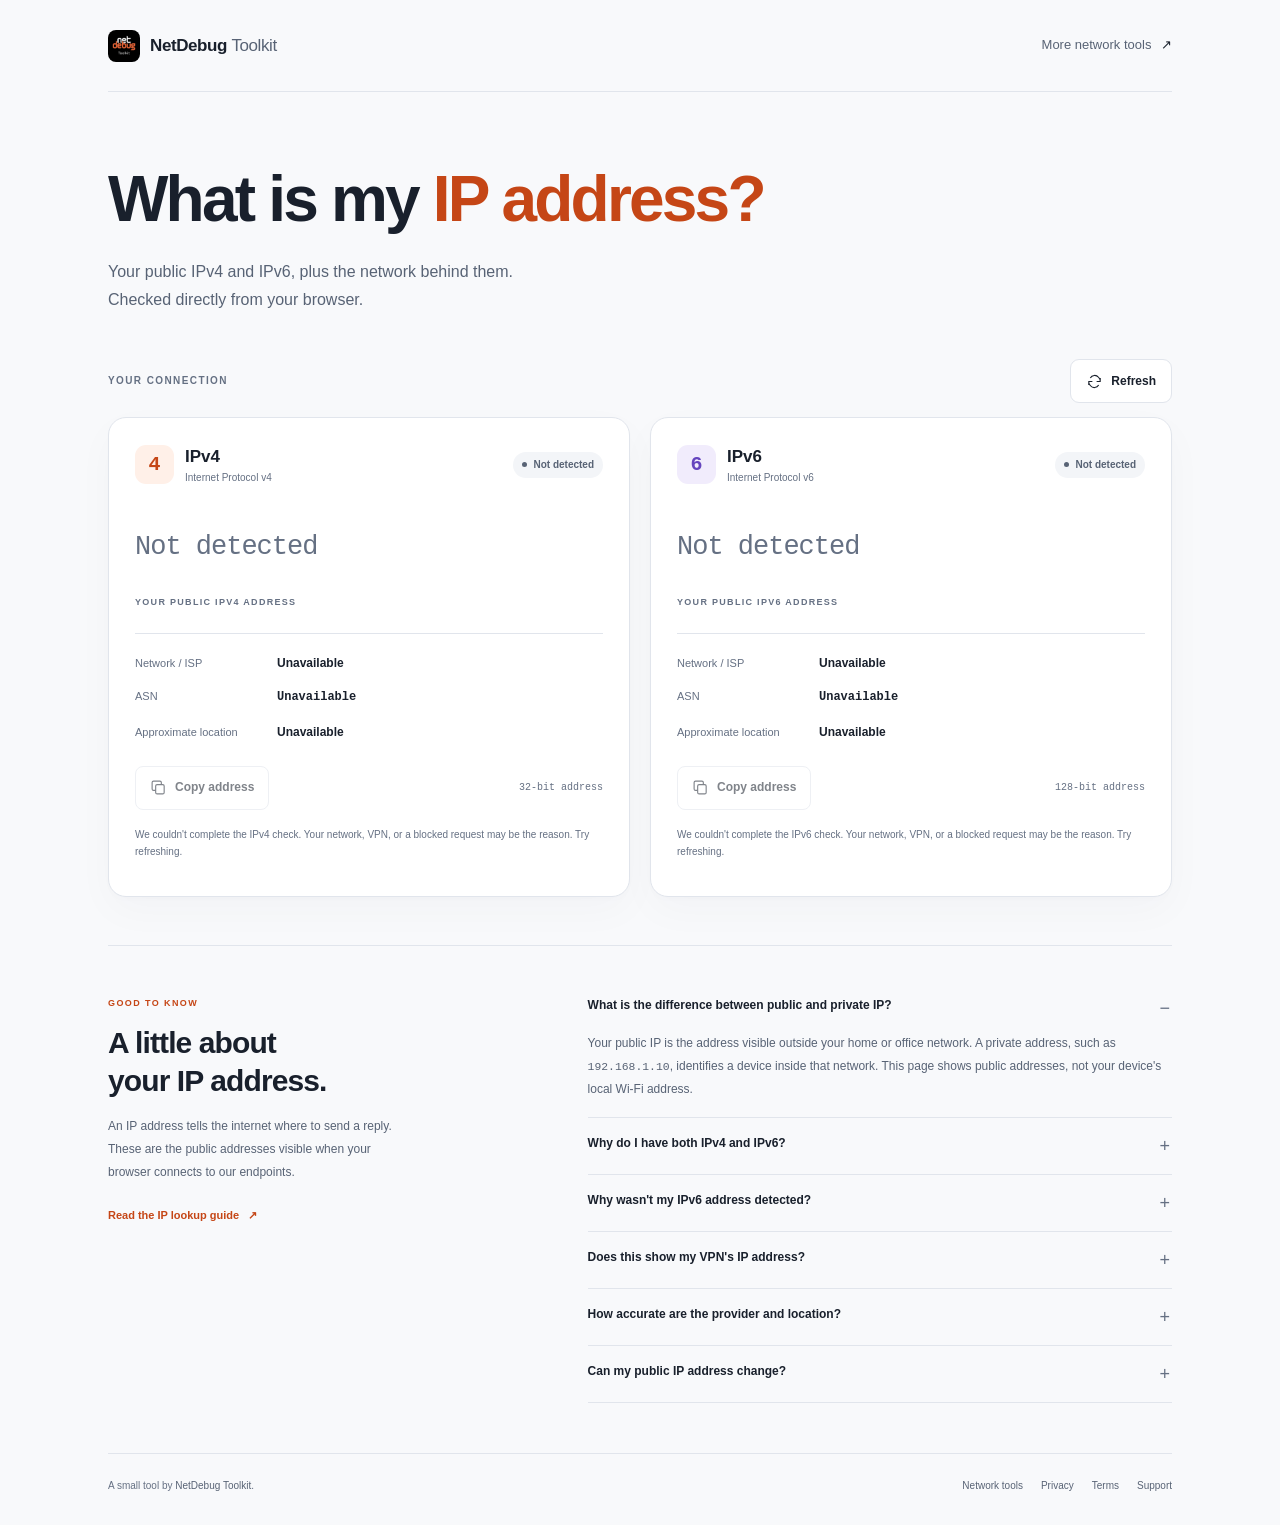
==== index.html @ 733e7229 "Publish NetDebug IP checker" ====
<!doctype html><html lang="en"><head><meta charset="utf-8"><meta name="viewport" content="width=device-width,initial-scale=1"><title>What Is My IP Address? IPv4 &amp; IPv6 | NetDebug Toolkit</title><meta name="description" content="See your public IPv4 and IPv6 addresses, network provider, ASN, and approximate location. A free, fast IP checker from NetDebug Toolkit."><link rel="canonical" href="https://ip.netdebug.app/"><meta name="robots" content="index, follow, max-image-preview:large, max-snippet:-1"><meta name="theme-color" content="#f8f9fb" media="(prefers-color-scheme: light)"><meta name="theme-color" content="#0c0f14" media="(prefers-color-scheme: dark)"><meta name="color-scheme" content="light dark"><meta name="referrer" content="strict-origin-when-cross-origin"><meta name="apple-itunes-app" content="app-id=6759454574"><link rel="icon" href="/favicon.ico" sizes="16x16 32x32 48x48"><link rel="icon" type="image/png" href="/assets/favicon-96.png" sizes="96x96"><link rel="apple-touch-icon" href="/apple-touch-icon.png"><link rel="manifest" href="/site.webmanifest"><script src="/assets/analytics.js" defer></script><meta property="og:type" content="website"><meta property="og:site_name" content="NetDebug Toolkit"><meta property="og:locale" content="en_US"><meta property="og:title" content="What Is My IP Address? IPv4 &amp; IPv6 | NetDebug Toolkit"><meta property="og:description" content="Your public IPv4 and IPv6, plus the network behind them. A simple, free IP checker from NetDebug Toolkit."><meta property="og:url" content="https://ip.netdebug.app/"><meta property="og:image" content="https://ip.netdebug.app/assets/og-image.png"><meta property="og:image:width" content="1200"><meta property="og:image:height" content="630"><meta property="og:image:alt" content="What is my IP address? Check your IPv4 and IPv6 with NetDebug Toolkit."><meta name="twitter:card" content="summary_large_image"><meta name="twitter:title" content="What Is My IP Address? IPv4 &amp; IPv6 | NetDebug Toolkit"><meta name="twitter:description" content="Your public IPv4 and IPv6, plus the network behind them. A simple, free IP checker from NetDebug Toolkit."><meta name="twitter:image" content="https://ip.netdebug.app/assets/og-image.png"><meta name="twitter:image:alt" content="What is my IP address? Check your IPv4 and IPv6 with NetDebug Toolkit."><link rel="stylesheet" href="/assets/style.css"><script type="application/ld+json">{"@context":"https://schema.org","@type":"WebSite","@id":"https://ip.netdebug.app/#website","name":"NetDebug Toolkit IP Checker","url":"https://ip.netdebug.app/","inLanguage":"en","publisher":{"@type":"Organization","name":"Developer Insider","url":"https://developerinsider.co/"}}</script><script type="application/ld+json">{"@context":"https://schema.org","@type":"WebApplication","@id":"https://ip.netdebug.app/#checker","name":"Public IPv4 and IPv6 Checker","url":"https://ip.netdebug.app/","description":"Check your public IPv4 and IPv6 addresses independently, with network provider, ASN, and approximate location from Cloudflare.","inLanguage":"en","image":"https://ip.netdebug.app/assets/og-image.png","applicationCategory":"UtilitiesApplication","operatingSystem":"Any","browserRequirements":"JavaScript enabled; internet access required","isAccessibleForFree":true,"offers":{"@type":"Offer","price":0,"priceCurrency":"USD","url":"https://ip.netdebug.app/"},"isPartOf":{"@id":"https://ip.netdebug.app/#website"},"publisher":{"@type":"Organization","name":"Developer Insider","url":"https://developerinsider.co/"},"softwareHelp":{"@type":"TechArticle","url":"https://netdebug.app/docs/public-ip-geo-asn.html","name":"Public IP + Geo/ASN guide"}}</script><script type="module" src="/assets/app.mjs"></script></head><body><a class="skip-link" href="#main">Skip to content</a><div class="wrap"><header class="nav"><a class="brand" href="https://netdebug.app/" aria-label="NetDebug Toolkit home"><img src="/assets/icon-192.png" width="32" height="32" alt=""> <span>NetDebug <strong>Toolkit</strong></span> </a><a class="nav-link" href="https://netdebug.app/tools.html">More network tools <span aria-hidden="true">↗</span></a></header><main id="main"><section class="hero" aria-labelledby="page-title"><h1 id="page-title">What is my <span>IP address?</span></h1><p class="intro">Your public IPv4 and IPv6, plus the network behind them.<br class="desktop-break">Checked directly from your browser.</p></section><section class="checker" aria-label="Your public IP addresses"><div class="checker-toolbar"><p class="section-label">YOUR CONNECTION</p><button class="refresh" type="button" data-refresh disabled><svg class="icon" viewBox="0 0 24 24" fill="none" stroke="currentColor" stroke-width="1.6" aria-hidden="true"><path d="M20 7v5h-5M4 17v-5h5"/><path d="M6.1 7a7 7 0 0 1 11.5-1L20 9M4 15l2.4 3A7 7 0 0 0 17.9 17"/></svg><span>Refresh</span></button></div><noscript><p class="notice">Enable JavaScript to show your addresses here, or open the <a href="https://ipv4.netdebug.app/" rel="nofollow">IPv4 endpoint</a> and <a href="https://ipv6.netdebug.app/" rel="nofollow">IPv6 endpoint</a> directly. An endpoint may be unreachable on your current network.</p></noscript><div class="address-grid"><article class="ip-card" data-family="4" data-state="loading" aria-labelledby="ipv4-title" aria-busy="true" data-nosnippet><div class="card-top"><div class="protocol"><span class="protocol-icon" aria-hidden="true">4</span><h2 id="ipv4-title">IPv4<span>Internet Protocol v4</span></h2></div><p class="status" role="status" aria-live="polite"><span class="status-dot" aria-hidden="true"></span><span data-status>Checking connection</span></p></div><p class="ip-address" data-address>Checking...</p><p class="address-note">YOUR PUBLIC IPV4 ADDRESS</p><dl class="network-details"><div><dt>Network / ISP</dt><dd data-network>Checking...</dd></div><div><dt>ASN</dt><dd class="mono" data-asn>Checking...</dd></div><div><dt>Approximate location</dt><dd data-location>Checking...</dd></div></dl><div class="card-bottom"><button class="copy" type="button" data-copy aria-label="Copy IPv4 address" disabled><svg class="icon" viewBox="0 0 24 24" fill="none" stroke="currentColor" stroke-width="1.6" aria-hidden="true"><rect x="8" y="8" width="12" height="13" rx="2"/><path d="M16 8V5a2 2 0 0 0-2-2H5a2 2 0 0 0-2 2v9a2 2 0 0 0 2 2h3"/></svg><span>Copy address</span></button><span class="protocol-tag">32-bit address</span></div><p class="check-message" data-message>Contacting the IPv4 endpoint directly from your browser.</p><p class="copy-feedback" data-copy-feedback role="status" aria-live="polite"></p></article><article class="ip-card" data-family="6" data-state="loading" aria-labelledby="ipv6-title" aria-busy="true" data-nosnippet><div class="card-top"><div class="protocol"><span class="protocol-icon" aria-hidden="true">6</span><h2 id="ipv6-title">IPv6<span>Internet Protocol v6</span></h2></div><p class="status" role="status" aria-live="polite"><span class="status-dot" aria-hidden="true"></span><span data-status>Checking connection</span></p></div><p class="ip-address" data-address>Checking...</p><p class="address-note">YOUR PUBLIC IPV6 ADDRESS</p><dl class="network-details"><div><dt>Network / ISP</dt><dd data-network>Checking...</dd></div><div><dt>ASN</dt><dd class="mono" data-asn>Checking...</dd></div><div><dt>Approximate location</dt><dd data-location>Checking...</dd></div></dl><div class="card-bottom"><button class="copy" type="button" data-copy aria-label="Copy IPv6 address" disabled><svg class="icon" viewBox="0 0 24 24" fill="none" stroke="currentColor" stroke-width="1.6" aria-hidden="true"><rect x="8" y="8" width="12" height="13" rx="2"/><path d="M16 8V5a2 2 0 0 0-2-2H5a2 2 0 0 0-2 2v9a2 2 0 0 0 2 2h3"/></svg><span>Copy address</span></button><span class="protocol-tag">128-bit address</span></div><p class="check-message" data-message>Contacting the IPv6 endpoint directly from your browser.</p><p class="copy-feedback" data-copy-feedback role="status" aria-live="polite"></p></article></div></section><section class="explainer" aria-labelledby="understand-title"><div class="explainer-intro"><p class="eyebrow">GOOD TO KNOW</p><h2 id="understand-title">A little about<br>your IP address.</h2><p>An IP address tells the internet where to send a reply. These are the public addresses visible when your browser connects to our endpoints.</p><a class="text-link" href="https://netdebug.app/docs/public-ip-geo-asn.html">Read the IP lookup guide <span aria-hidden="true">↗</span></a></div><div class="faq"><details open><summary>What is the difference between public and private IP?</summary><p>Your public IP is the address visible outside your home or office network. A private address, such as <code>192.168.1.10</code>, identifies a device inside that network. This page shows public addresses, not your device's local Wi-Fi address.</p></details><details><summary>Why do I have both IPv4 and IPv6?</summary><p>IPv4 uses 32-bit addresses, usually written as four numbers separated by dots. IPv6 uses 128-bit addresses written in hexadecimal with colons. Networks that support both can use either, so this page checks each version separately.</p></details><details><summary>Why wasn't my IPv6 address detected?</summary><p>A failed IPv6 check can mean your network has no working IPv6 route. It can also be caused by a VPN, proxy, firewall, DNS filtering, or a temporary endpoint failure. It does not prove that your device or provider cannot support IPv6. Try refreshing or checking another network.</p></details><details><summary>Does this show my VPN's IP address?</summary><p>If your VPN or proxy carries the request, the endpoint sees its public exit address. IPv4 and IPv6 can follow different routes, so you may see different network providers or locations. This page reports the two observed connections and is not a complete VPN leak test.</p></details><details><summary>How accurate are the provider and location?</summary><p>Network and location details come from Cloudflare's IP metadata. The organization may be your ISP, mobile carrier, VPN provider, or another network owner. The city is an estimate and may describe a provider's gateway rather than your location. No GPS or browser location permission is used.</p></details><details><summary>Can my public IP address change?</summary><p>Yes. Changing networks, reconnecting your router, switching a VPN, or your provider's address allocation can change it. On networks with shared public IPv4, several customers may have the same address. Use Refresh to check again.</p></details></div></section></main><footer><p>A small tool by <a href="https://netdebug.app/">NetDebug Toolkit</a>.</p><nav aria-label="Footer"><a href="https://netdebug.app/tools.html">Network tools</a><a href="https://netdebug.app/privacy.html">Privacy</a><a href="https://netdebug.app/terms.html">Terms</a><a href="https://netdebug.app/support.html">Support</a></nav></footer></div></body></html>
---- assets/style.css ----
:root{--lightningcss-light:initial;--lightningcss-dark: ;color-scheme:light dark;--bg:#f8f9fb;--surface:#fff;--surface-soft:#f3f5f8;--text:#19202c;--muted:#586375;--subtle:#657083;--line:#e1e5ec;--brand:#c54616;--orange:#ff642f;--brand-soft:#fff0e8;--purple:#6545be;--purple-soft:#f1ecfc;--green:#24734d;--green-soft:#ecf7f0;--shadow:0 3px 6px #1b254203, 0 14px 40px #1b254207;--mono:ui-monospace, SFMono-Regular, Menlo, Consolas, monospace}@media (prefers-color-scheme:dark){:root{--lightningcss-light: ;--lightningcss-dark:initial;--bg:#0c0f14;--surface:#13171f;--surface-soft:#1b202a;--text:#edf0f5;--muted:#a4aebe;--subtle:#929eaf;--line:#29303c;--brand:#ff976f;--brand-soft:#352219;--purple:#baa1ff;--purple-soft:#2a233d;--green:#8cd3a9;--green-soft:#1b3027;--shadow:0 3px 6px #00000008, 0 14px 40px #00000015}}*{box-sizing:border-box}body{background:var(--bg);color:var(--text);-webkit-font-smoothing:antialiased;margin:0;font:15px/1.6 -apple-system,BlinkMacSystemFont,Segoe UI,Roboto,Helvetica,Arial,sans-serif}button,a,summary{-webkit-tap-highlight-color:transparent}button{font:inherit}a{color:var(--brand);text-underline-offset:3px}a:hover{text-decoration-thickness:2px}button,summary{cursor:pointer}:focus-visible{outline:3px solid var(--brand);outline-offset:5px;border-radius:4px}button:disabled{opacity:.55;cursor:default}.wrap{max-width:1120px;margin:auto;padding:0 28px}.skip-link{z-index:5;background:var(--surface);padding:12px 20px;position:absolute;top:-100px;left:16px}.skip-link:focus{top:8px}.nav{border-bottom:1px solid var(--line);justify-content:space-between;align-items:center;gap:20px;min-height:92px;display:flex}.brand{color:var(--text);letter-spacing:-.4px;align-items:center;gap:10px;font-size:17px;font-weight:600;text-decoration:none;display:flex}.brand img{border-radius:8px}.brand strong{color:var(--muted);font-weight:400}.nav-link{color:var(--muted);font-size:13px;text-decoration:none}.nav-link span{color:var(--text);margin-left:6px}.hero{padding:72px 0 44px}.eyebrow{color:var(--muted);letter-spacing:1.7px;align-items:center;gap:10px;margin:0 0 20px;font-size:10px;font-weight:650;display:flex}h1{letter-spacing:-2.8px;margin:0 0 22px;font-size:clamp(38px,5.4vw,64px);font-weight:650;line-height:1.12}h1 span{color:var(--brand)}.intro{color:var(--muted);margin:0;font-size:16px;line-height:1.8}.checker{padding-bottom:48px}.checker-toolbar{justify-content:space-between;align-items:center;gap:20px;margin-bottom:14px;display:flex}.section-label{color:var(--subtle);letter-spacing:1.4px;margin:0;font-size:10px;font-weight:700}.icon{flex-shrink:0;width:17px;height:17px}.refresh{border:1px solid var(--line);min-height:44px;color:var(--text);background:var(--surface);border-radius:9px;justify-content:center;align-items:center;gap:8px;padding:8px 15px;font-size:12px;font-weight:600;display:inline-flex}.refresh:hover,.copy:hover:not(:disabled){background:var(--surface-soft)}.address-grid{grid-template-columns:repeat(2,minmax(0,1fr));gap:20px;display:grid}.ip-card{border:1px solid var(--line);background:var(--surface);min-width:0;box-shadow:var(--shadow);border-radius:18px;padding:26px 26px 16px}.card-top{flex-wrap:wrap;justify-content:space-between;align-items:center;gap:12px;display:flex}.protocol{align-items:center;gap:11px;display:flex}.protocol-icon{background:var(--brand-soft);width:39px;height:39px;color:var(--brand);font:600 20px/1 var(--mono);border-radius:11px;place-content:center;display:grid}[data-family="6"] .protocol-icon{color:var(--purple);background:var(--purple-soft)}.protocol h2{margin:0;font-size:17px;font-weight:650;line-height:1.5}.protocol h2 span{color:var(--subtle);font-size:10px;font-weight:400;display:block}.status{background:var(--surface-soft);color:var(--muted);border-radius:20px;align-items:center;gap:6px;margin:0;padding:5px 9px;font-size:10px;font-weight:550;display:flex}.status-dot{background:currentColor;border-radius:50%;flex-shrink:0;width:5px;height:5px}[data-state=success] .status{color:var(--green);background:var(--green-soft)}[data-state=loading] .status-dot{animation:1.4s ease-in-out infinite pulse}.ip-address{min-height:94px;color:var(--text);font:500 clamp(26px, 3.2vw, 38px)/1.45 var(--mono);letter-spacing:-1.1px;overflow-wrap:anywhere;-webkit-user-select:all;user-select:all;align-items:center;margin:16px 0 0;display:flex}[data-family="6"] .ip-address{letter-spacing:-.7px;font-size:clamp(22px,2.25vw,27px)}[data-state=loading] .ip-address,[data-state=unavailable] .ip-address{color:var(--subtle);letter-spacing:-1px;font-size:27px}.address-note{color:var(--subtle);letter-spacing:1.3px;margin:0 0 24px;font-size:9px;font-weight:600}.network-details{border-top:1px solid var(--line);gap:15px;margin:0 0 24px;padding:20px 0 0;display:grid}.network-details div{grid-template-columns:132px minmax(0,1fr);align-items:baseline;gap:10px;display:grid}.network-details dt{color:var(--subtle);font-size:11px}.network-details dd{overflow-wrap:anywhere;margin:0;font-size:12px;font-weight:550}.mono{font-family:var(--mono)}.card-bottom{justify-content:space-between;align-items:center;gap:12px;display:flex}.copy{border:1px solid var(--line);background:var(--surface);min-height:44px;color:var(--text);border-radius:8px;justify-content:center;align-items:center;gap:8px;padding:9px 14px;font-size:12px;font-weight:550;display:inline-flex}.protocol-tag{color:var(--subtle);font:10px/1.5 var(--mono)}.check-message{min-height:36px;color:var(--subtle);margin:16px 0 0;font-size:10px;line-height:1.7}.copy-feedback{min-height:18px;color:var(--brand);margin:0;font-size:10px}.explainer{border-top:1px solid var(--line);grid-template-columns:.8fr 1.2fr;gap:90px;padding:50px 0;display:grid}.explainer .eyebrow{color:var(--brand);letter-spacing:1.4px;margin-bottom:14px;font-size:9px}.explainer h2{letter-spacing:-.9px;margin:0 0 16px;font-size:30px;font-weight:600;line-height:1.25}.explainer-intro>p:not(.eyebrow){max-width:300px;color:var(--muted);margin:0 0 18px;font-size:12px;line-height:1.9}.text-link{font-size:11px;font-weight:600;text-decoration:none}.text-link span{margin-left:6px}.faq details{border-bottom:1px solid var(--line);margin-bottom:16px;padding:0 0 16px}.faq details:last-child{margin-bottom:0}.faq summary{min-height:24px;padding-right:24px;font-size:12px;font-weight:600;list-style:none;position:relative}.faq summary::-webkit-details-marker{display:none}.faq summary:after{content:"+";color:var(--subtle);font-size:18px;font-weight:400;position:absolute;top:-2px;right:2px}.faq details[open] summary:after{content:"−"}.faq p{color:var(--muted);margin:12px 0 0;font-size:12px;line-height:1.9}code{font-family:var(--mono);font-size:.95em}footer{border-top:1px solid var(--line);color:var(--subtle);flex-wrap:wrap;justify-content:space-between;align-items:center;gap:12px 24px;padding:24px 0 32px;font-size:10px;display:flex}footer p{margin:0}footer a{color:var(--muted);text-decoration:none}footer nav{flex-wrap:wrap;gap:18px;display:flex}.notice{background:var(--brand-soft);color:var(--text);border-radius:10px;margin:0 0 20px;padding:18px}.not-found{min-height:65vh;padding:90px 0}.not-found h1{font-size:clamp(36px,6vw,64px)}.not-found p{color:var(--muted);max-width:480px}@keyframes pulse{50%{opacity:.3}}@media (max-width:900px){.ip-card{padding:22px 20px 14px}.network-details div{grid-template-columns:1fr;gap:3px}.explainer{gap:44px}}@media (max-width:680px){.wrap{padding:0 20px}.nav{flex-wrap:wrap;gap:10px;min-height:78px;padding:16px 0}.brand{gap:8px;font-size:15px}.brand img{width:28px;height:28px}.nav-link{font-size:11px}.hero{padding:44px 0 30px}.eyebrow{letter-spacing:1.25px;gap:8px;margin-bottom:18px;font-size:8px}h1{letter-spacing:-1.8px;max-width:520px;margin-bottom:18px;font-size:clamp(38px,7.6vw,52px)}.intro{font-size:13px}.desktop-break{display:none}.address-grid{grid-template-columns:minmax(0,1fr);gap:16px}.network-details div{grid-template-columns:126px minmax(0,1fr);gap:10px}.ip-address{min-height:88px;font-size:33px}[data-family="6"] .ip-address{font-size:24px}.check-message{font-size:11px}.explainer{grid-template-columns:1fr;gap:28px;padding:36px 0}.explainer h2{font-size:28px}.explainer h2 br{display:none}.explainer-intro>p:not(.eyebrow){max-width:100%;font-size:13px}.faq summary{min-height:30px;font-size:13px}.faq p{font-size:13px}}@media (max-width:360px){.ip-card{padding:20px 16px 12px}.network-details div{grid-template-columns:1fr;gap:3px}.status{font-size:9px}.ip-address{font-size:28px}[data-family="6"] .ip-address{font-size:22px}}@media (prefers-reduced-motion:reduce){*,:before,:after{scroll-behavior:auto!important;animation:none!important}}
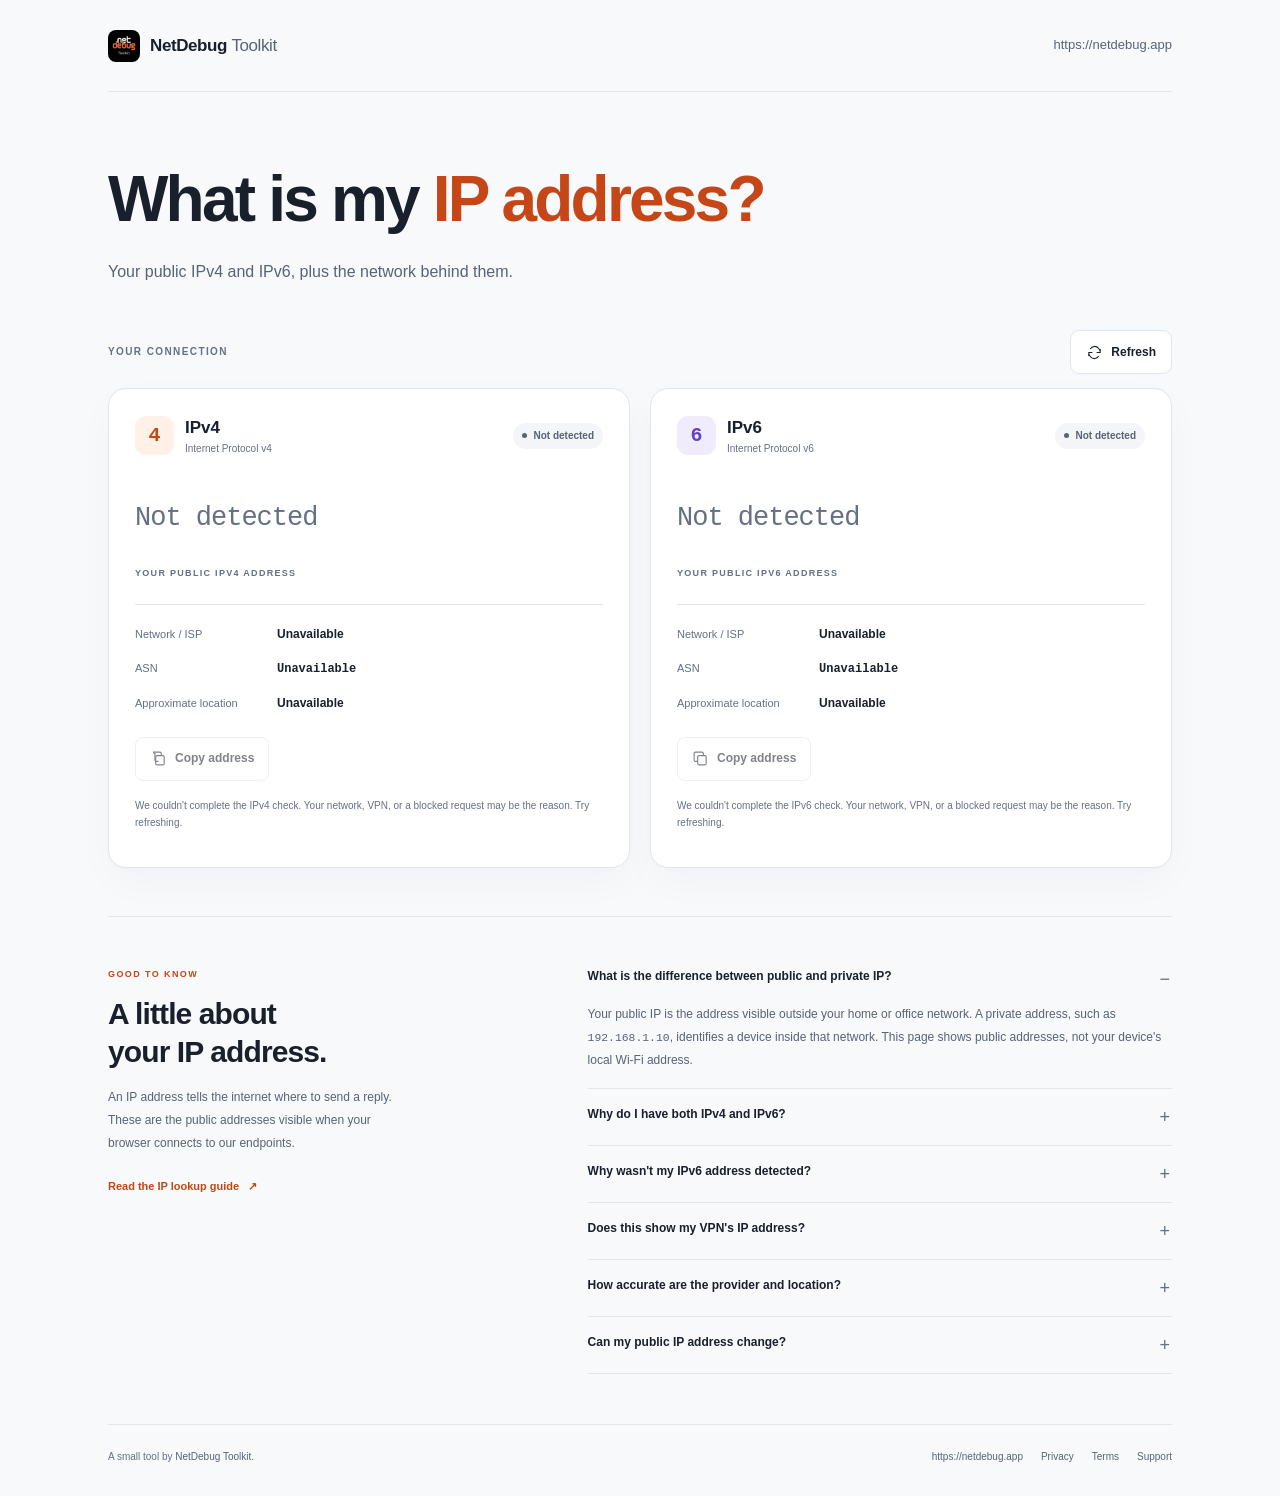
==== commit 2ab0c204: "Publish NetDebug IP checker" ====
--- a/index.html
+++ b/index.html
@@ -1 +1 @@
-<!doctype html><html lang="en"><head><meta charset="utf-8"><meta name="viewport" content="width=device-width,initial-scale=1"><title>What Is My IP Address? IPv4 &amp; IPv6 | NetDebug Toolkit</title><meta name="description" content="See your public IPv4 and IPv6 addresses, network provider, ASN, and approximate location. A free, fast IP checker from NetDebug Toolkit."><link rel="canonical" href="https://ip.netdebug.app/"><meta name="robots" content="index, follow, max-image-preview:large, max-snippet:-1"><meta name="theme-color" content="#f8f9fb" media="(prefers-color-scheme: light)"><meta name="theme-color" content="#0c0f14" media="(prefers-color-scheme: dark)"><meta name="color-scheme" content="light dark"><meta name="referrer" content="strict-origin-when-cross-origin"><meta name="apple-itunes-app" content="app-id=6759454574"><link rel="icon" href="/favicon.ico" sizes="16x16 32x32 48x48"><link rel="icon" type="image/png" href="/assets/favicon-96.png" sizes="96x96"><link rel="apple-touch-icon" href="/apple-touch-icon.png"><link rel="manifest" href="/site.webmanifest"><script src="/assets/analytics.js" defer></script><meta property="og:type" content="website"><meta property="og:site_name" content="NetDebug Toolkit"><meta property="og:locale" content="en_US"><meta property="og:title" content="What Is My IP Address? IPv4 &amp; IPv6 | NetDebug Toolkit"><meta property="og:description" content="Your public IPv4 and IPv6, plus the network behind them. A simple, free IP checker from NetDebug Toolkit."><meta property="og:url" content="https://ip.netdebug.app/"><meta property="og:image" content="https://ip.netdebug.app/assets/og-image.png"><meta property="og:image:width" content="1200"><meta property="og:image:height" content="630"><meta property="og:image:alt" content="What is my IP address? Check your IPv4 and IPv6 with NetDebug Toolkit."><meta name="twitter:card" content="summary_large_image"><meta name="twitter:title" content="What Is My IP Address? IPv4 &amp; IPv6 | NetDebug Toolkit"><meta name="twitter:description" content="Your public IPv4 and IPv6, plus the network behind them. A simple, free IP checker from NetDebug Toolkit."><meta name="twitter:image" content="https://ip.netdebug.app/assets/og-image.png"><meta name="twitter:image:alt" content="What is my IP address? Check your IPv4 and IPv6 with NetDebug Toolkit."><link rel="stylesheet" href="/assets/style.css"><script type="application/ld+json">{"@context":"https://schema.org","@type":"WebSite","@id":"https://ip.netdebug.app/#website","name":"NetDebug Toolkit IP Checker","url":"https://ip.netdebug.app/","inLanguage":"en","publisher":{"@type":"Organization","name":"Developer Insider","url":"https://developerinsider.co/"}}</script><script type="application/ld+json">{"@context":"https://schema.org","@type":"WebApplication","@id":"https://ip.netdebug.app/#checker","name":"Public IPv4 and IPv6 Checker","url":"https://ip.netdebug.app/","description":"Check your public IPv4 and IPv6 addresses independently, with network provider, ASN, and approximate location from Cloudflare.","inLanguage":"en","image":"https://ip.netdebug.app/assets/og-image.png","applicationCategory":"UtilitiesApplication","operatingSystem":"Any","browserRequirements":"JavaScript enabled; internet access required","isAccessibleForFree":true,"offers":{"@type":"Offer","price":0,"priceCurrency":"USD","url":"https://ip.netdebug.app/"},"isPartOf":{"@id":"https://ip.netdebug.app/#website"},"publisher":{"@type":"Organization","name":"Developer Insider","url":"https://developerinsider.co/"},"softwareHelp":{"@type":"TechArticle","url":"https://netdebug.app/docs/public-ip-geo-asn.html","name":"Public IP + Geo/ASN guide"}}</script><script type="module" src="/assets/app.mjs"></script></head><body><a class="skip-link" href="#main">Skip to content</a><div class="wrap"><header class="nav"><a class="brand" href="https://netdebug.app/" aria-label="NetDebug Toolkit home"><img src="/assets/icon-192.png" width="32" height="32" alt=""> <span>NetDebug <strong>Toolkit</strong></span> </a><a class="nav-link" href="https://netdebug.app/tools.html">More network tools <span aria-hidden="true">↗</span></a></header><main id="main"><section class="hero" aria-labelledby="page-title"><h1 id="page-title">What is my <span>IP address?</span></h1><p class="intro">Your public IPv4 and IPv6, plus the network behind them.<br class="desktop-break">Checked directly from your browser.</p></section><section class="checker" aria-label="Your public IP addresses"><div class="checker-toolbar"><p class="section-label">YOUR CONNECTION</p><button class="refresh" type="button" data-refresh disabled><svg class="icon" viewBox="0 0 24 24" fill="none" stroke="currentColor" stroke-width="1.6" aria-hidden="true"><path d="M20 7v5h-5M4 17v-5h5"/><path d="M6.1 7a7 7 0 0 1 11.5-1L20 9M4 15l2.4 3A7 7 0 0 0 17.9 17"/></svg><span>Refresh</span></button></div><noscript><p class="notice">Enable JavaScript to show your addresses here, or open the <a href="https://ipv4.netdebug.app/" rel="nofollow">IPv4 endpoint</a> and <a href="https://ipv6.netdebug.app/" rel="nofollow">IPv6 endpoint</a> directly. An endpoint may be unreachable on your current network.</p></noscript><div class="address-grid"><article class="ip-card" data-family="4" data-state="loading" aria-labelledby="ipv4-title" aria-busy="true" data-nosnippet><div class="card-top"><div class="protocol"><span class="protocol-icon" aria-hidden="true">4</span><h2 id="ipv4-title">IPv4<span>Internet Protocol v4</span></h2></div><p class="status" role="status" aria-live="polite"><span class="status-dot" aria-hidden="true"></span><span data-status>Checking connection</span></p></div><p class="ip-address" data-address>Checking...</p><p class="address-note">YOUR PUBLIC IPV4 ADDRESS</p><dl class="network-details"><div><dt>Network / ISP</dt><dd data-network>Checking...</dd></div><div><dt>ASN</dt><dd class="mono" data-asn>Checking...</dd></div><div><dt>Approximate location</dt><dd data-location>Checking...</dd></div></dl><div class="card-bottom"><button class="copy" type="button" data-copy aria-label="Copy IPv4 address" disabled><svg class="icon" viewBox="0 0 24 24" fill="none" stroke="currentColor" stroke-width="1.6" aria-hidden="true"><rect x="8" y="8" width="12" height="13" rx="2"/><path d="M16 8V5a2 2 0 0 0-2-2H5a2 2 0 0 0-2 2v9a2 2 0 0 0 2 2h3"/></svg><span>Copy address</span></button><span class="protocol-tag">32-bit address</span></div><p class="check-message" data-message>Contacting the IPv4 endpoint directly from your browser.</p><p class="copy-feedback" data-copy-feedback role="status" aria-live="polite"></p></article><article class="ip-card" data-family="6" data-state="loading" aria-labelledby="ipv6-title" aria-busy="true" data-nosnippet><div class="card-top"><div class="protocol"><span class="protocol-icon" aria-hidden="true">6</span><h2 id="ipv6-title">IPv6<span>Internet Protocol v6</span></h2></div><p class="status" role="status" aria-live="polite"><span class="status-dot" aria-hidden="true"></span><span data-status>Checking connection</span></p></div><p class="ip-address" data-address>Checking...</p><p class="address-note">YOUR PUBLIC IPV6 ADDRESS</p><dl class="network-details"><div><dt>Network / ISP</dt><dd data-network>Checking...</dd></div><div><dt>ASN</dt><dd class="mono" data-asn>Checking...</dd></div><div><dt>Approximate location</dt><dd data-location>Checking...</dd></div></dl><div class="card-bottom"><button class="copy" type="button" data-copy aria-label="Copy IPv6 address" disabled><svg class="icon" viewBox="0 0 24 24" fill="none" stroke="currentColor" stroke-width="1.6" aria-hidden="true"><rect x="8" y="8" width="12" height="13" rx="2"/><path d="M16 8V5a2 2 0 0 0-2-2H5a2 2 0 0 0-2 2v9a2 2 0 0 0 2 2h3"/></svg><span>Copy address</span></button><span class="protocol-tag">128-bit address</span></div><p class="check-message" data-message>Contacting the IPv6 endpoint directly from your browser.</p><p class="copy-feedback" data-copy-feedback role="status" aria-live="polite"></p></article></div></section><section class="explainer" aria-labelledby="understand-title"><div class="explainer-intro"><p class="eyebrow">GOOD TO KNOW</p><h2 id="understand-title">A little about<br>your IP address.</h2><p>An IP address tells the internet where to send a reply. These are the public addresses visible when your browser connects to our endpoints.</p><a class="text-link" href="https://netdebug.app/docs/public-ip-geo-asn.html">Read the IP lookup guide <span aria-hidden="true">↗</span></a></div><div class="faq"><details open><summary>What is the difference between public and private IP?</summary><p>Your public IP is the address visible outside your home or office network. A private address, such as <code>192.168.1.10</code>, identifies a device inside that network. This page shows public addresses, not your device's local Wi-Fi address.</p></details><details><summary>Why do I have both IPv4 and IPv6?</summary><p>IPv4 uses 32-bit addresses, usually written as four numbers separated by dots. IPv6 uses 128-bit addresses written in hexadecimal with colons. Networks that support both can use either, so this page checks each version separately.</p></details><details><summary>Why wasn't my IPv6 address detected?</summary><p>A failed IPv6 check can mean your network has no working IPv6 route. It can also be caused by a VPN, proxy, firewall, DNS filtering, or a temporary endpoint failure. It does not prove that your device or provider cannot support IPv6. Try refreshing or checking another network.</p></details><details><summary>Does this show my VPN's IP address?</summary><p>If your VPN or proxy carries the request, the endpoint sees its public exit address. IPv4 and IPv6 can follow different routes, so you may see different network providers or locations. This page reports the two observed connections and is not a complete VPN leak test.</p></details><details><summary>How accurate are the provider and location?</summary><p>Network and location details come from Cloudflare's IP metadata. The organization may be your ISP, mobile carrier, VPN provider, or another network owner. The city is an estimate and may describe a provider's gateway rather than your location. No GPS or browser location permission is used.</p></details><details><summary>Can my public IP address change?</summary><p>Yes. Changing networks, reconnecting your router, switching a VPN, or your provider's address allocation can change it. On networks with shared public IPv4, several customers may have the same address. Use Refresh to check again.</p></details></div></section></main><footer><p>A small tool by <a href="https://netdebug.app/">NetDebug Toolkit</a>.</p><nav aria-label="Footer"><a href="https://netdebug.app/tools.html">Network tools</a><a href="https://netdebug.app/privacy.html">Privacy</a><a href="https://netdebug.app/terms.html">Terms</a><a href="https://netdebug.app/support.html">Support</a></nav></footer></div></body></html>+<!doctype html><html lang="en"><head><meta charset="utf-8"><meta name="viewport" content="width=device-width,initial-scale=1"><title>What Is My IP Address? IPv4 &amp; IPv6 | NetDebug Toolkit</title><meta name="description" content="See your public IPv4 and IPv6 addresses, network provider, ASN, and approximate location. A free, fast IP checker from NetDebug Toolkit."><link rel="canonical" href="https://ip.netdebug.app/"><meta name="robots" content="index, follow, max-image-preview:large, max-snippet:-1"><meta name="theme-color" content="#f8f9fb" media="(prefers-color-scheme: light)"><meta name="theme-color" content="#0c0f14" media="(prefers-color-scheme: dark)"><meta name="color-scheme" content="light dark"><meta name="referrer" content="strict-origin-when-cross-origin"><meta name="apple-itunes-app" content="app-id=6759454574"><link rel="icon" href="/favicon.ico" sizes="16x16 32x32 48x48"><link rel="icon" type="image/png" href="/assets/favicon-96.png" sizes="96x96"><link rel="apple-touch-icon" href="/apple-touch-icon.png"><link rel="manifest" href="/site.webmanifest"><script src="/assets/analytics.js" defer></script><meta property="og:type" content="website"><meta property="og:site_name" content="NetDebug Toolkit"><meta property="og:locale" content="en_US"><meta property="og:title" content="What Is My IP Address? IPv4 &amp; IPv6 | NetDebug Toolkit"><meta property="og:description" content="Your public IPv4 and IPv6, plus the network behind them. A simple, free IP checker from NetDebug Toolkit."><meta property="og:url" content="https://ip.netdebug.app/"><meta property="og:image" content="https://ip.netdebug.app/assets/og-image.png"><meta property="og:image:width" content="1200"><meta property="og:image:height" content="630"><meta property="og:image:alt" content="What is my IP address? Check your IPv4 and IPv6 with NetDebug Toolkit."><meta name="twitter:card" content="summary_large_image"><meta name="twitter:title" content="What Is My IP Address? IPv4 &amp; IPv6 | NetDebug Toolkit"><meta name="twitter:description" content="Your public IPv4 and IPv6, plus the network behind them. A simple, free IP checker from NetDebug Toolkit."><meta name="twitter:image" content="https://ip.netdebug.app/assets/og-image.png"><meta name="twitter:image:alt" content="What is my IP address? Check your IPv4 and IPv6 with NetDebug Toolkit."><link rel="stylesheet" href="/assets/style.css"><script type="application/ld+json">{"@context":"https://schema.org","@type":"WebSite","@id":"https://ip.netdebug.app/#website","name":"NetDebug Toolkit IP Checker","url":"https://ip.netdebug.app/","inLanguage":"en","publisher":{"@type":"Organization","name":"Developer Insider","url":"https://developerinsider.co/"}}</script><script type="application/ld+json">{"@context":"https://schema.org","@type":"WebApplication","@id":"https://ip.netdebug.app/#checker","name":"Public IPv4 and IPv6 Checker","url":"https://ip.netdebug.app/","description":"Check your public IPv4 and IPv6 addresses independently, with network provider, ASN, and approximate location from Cloudflare.","inLanguage":"en","image":"https://ip.netdebug.app/assets/og-image.png","applicationCategory":"UtilitiesApplication","operatingSystem":"Any","browserRequirements":"JavaScript enabled; internet access required","isAccessibleForFree":true,"offers":{"@type":"Offer","price":0,"priceCurrency":"USD","url":"https://ip.netdebug.app/"},"isPartOf":{"@id":"https://ip.netdebug.app/#website"},"publisher":{"@type":"Organization","name":"Developer Insider","url":"https://developerinsider.co/"},"softwareHelp":{"@type":"TechArticle","url":"https://netdebug.app/docs/public-ip-geo-asn.html","name":"Public IP + Geo/ASN guide"}}</script><script type="module" src="/assets/app.mjs"></script></head><body><a class="skip-link" href="#main">Skip to content</a><div class="wrap"><header class="nav"><a class="brand" href="https://netdebug.app/" aria-label="NetDebug Toolkit home"><img src="/assets/icon-192.png" width="32" height="32" alt=""> <span>NetDebug <strong>Toolkit</strong></span> </a><a class="nav-link" href="https://netdebug.app">https://netdebug.app</a></header><main id="main"><section class="hero" aria-labelledby="page-title"><h1 id="page-title">What is my <span>IP address?</span></h1><p class="intro">Your public IPv4 and IPv6, plus the network behind them.</p></section><section class="checker" aria-label="Your public IP addresses"><div class="checker-toolbar"><p class="section-label">YOUR CONNECTION</p><button class="refresh" type="button" data-refresh disabled><svg class="icon" viewBox="0 0 24 24" fill="none" stroke="currentColor" stroke-width="1.6" aria-hidden="true"><path d="M20 7v5h-5M4 17v-5h5"/><path d="M6.1 7a7 7 0 0 1 11.5-1L20 9M4 15l2.4 3A7 7 0 0 0 17.9 17"/></svg><span>Refresh</span></button></div><noscript><p class="notice">Enable JavaScript to show your addresses here, or open the <a href="https://ipv4.netdebug.app/" rel="nofollow">IPv4 endpoint</a> and <a href="https://ipv6.netdebug.app/" rel="nofollow">IPv6 endpoint</a> directly. An endpoint may be unreachable on your current network.</p></noscript><div class="address-grid"><article class="ip-card" data-family="4" data-state="loading" aria-labelledby="ipv4-title" aria-busy="true" data-nosnippet><div class="card-top"><div class="protocol"><span class="protocol-icon" aria-hidden="true">4</span><h2 id="ipv4-title">IPv4<span>Internet Protocol v4</span></h2></div><p class="status" role="status" aria-live="polite"><span class="status-dot" aria-hidden="true"></span><span data-status>Checking connection</span></p></div><p class="ip-address" data-address>Checking...</p><p class="address-note">YOUR PUBLIC IPV4 ADDRESS</p><dl class="network-details"><div><dt>Network / ISP</dt><dd data-network>Checking...</dd></div><div><dt>ASN</dt><dd class="mono" data-asn>Checking...</dd></div><div><dt>Approximate location</dt><dd data-location>Checking...</dd></div></dl><div class="card-bottom"><button class="copy" type="button" data-copy aria-label="Copy IPv4 address" disabled><svg class="icon" viewBox="0 0 24 24" fill="none" stroke="currentColor" stroke-width="1.6" aria-hidden="true"><rect x="8" y="8" width="12" height="13" rx="2"/><path d="M16 8V5a2 2 0 0 0-2-2H5a2 2 0 0 0 2 2v9a2 2 0 0 0 2 2h3"/></svg><span>Copy address</span></button></div><p class="check-message" data-message>Contacting the IPv4 endpoint directly from your browser.</p><p class="copy-feedback" data-copy-feedback role="status" aria-live="polite"></p></article><article class="ip-card" data-family="6" data-state="loading" aria-labelledby="ipv6-title" aria-busy="true" data-nosnippet><div class="card-top"><div class="protocol"><span class="protocol-icon" aria-hidden="true">6</span><h2 id="ipv6-title">IPv6<span>Internet Protocol v6</span></h2></div><p class="status" role="status" aria-live="polite"><span class="status-dot" aria-hidden="true"></span><span data-status>Checking connection</span></p></div><p class="ip-address" data-address>Checking...</p><p class="address-note">YOUR PUBLIC IPV6 ADDRESS</p><dl class="network-details"><div><dt>Network / ISP</dt><dd data-network>Checking...</dd></div><div><dt>ASN</dt><dd class="mono" data-asn>Checking...</dd></div><div><dt>Approximate location</dt><dd data-location>Checking...</dd></div></dl><div class="card-bottom"><button class="copy" type="button" data-copy aria-label="Copy IPv6 address" disabled><svg class="icon" viewBox="0 0 24 24" fill="none" stroke="currentColor" stroke-width="1.6" aria-hidden="true"><rect x="8" y="8" width="12" height="13" rx="2"/><path d="M16 8V5a2 2 0 0 0-2-2H5a2 2 0 0 0-2 2v9a2 2 0 0 0 2 2h3"/></svg><span>Copy address</span></button></div><p class="check-message" data-message>Contacting the IPv6 endpoint directly from your browser.</p><p class="copy-feedback" data-copy-feedback role="status" aria-live="polite"></p></article></div></section><section class="explainer" aria-labelledby="understand-title"><div class="explainer-intro"><p class="eyebrow">GOOD TO KNOW</p><h2 id="understand-title">A little about<br>your IP address.</h2><p>An IP address tells the internet where to send a reply. These are the public addresses visible when your browser connects to our endpoints.</p><a class="text-link" href="https://netdebug.app/docs/public-ip-geo-asn.html">Read the IP lookup guide <span aria-hidden="true">↗</span></a></div><div class="faq"><details open><summary>What is the difference between public and private IP?</summary><p>Your public IP is the address visible outside your home or office network. A private address, such as <code>192.168.1.10</code>, identifies a device inside that network. This page shows public addresses, not your device's local Wi-Fi address.</p></details><details><summary>Why do I have both IPv4 and IPv6?</summary><p>IPv4 uses 32-bit addresses, usually written as four numbers separated by dots. IPv6 uses 128-bit addresses written in hexadecimal with colons. Networks that support both can use either, so this page checks each version separately.</p></details><details><summary>Why wasn't my IPv6 address detected?</summary><p>A failed IPv6 check can mean your network has no working IPv6 route. It can also be caused by a VPN, proxy, firewall, DNS filtering, or a temporary endpoint failure. It does not prove that your device or provider cannot support IPv6. Try refreshing or checking another network.</p></details><details><summary>Does this show my VPN's IP address?</summary><p>If your VPN or proxy carries the request, the endpoint sees its public exit address. IPv4 and IPv6 can follow different routes, so you may see different network providers or locations. This page reports the two observed connections and is not a complete VPN leak test.</p></details><details><summary>How accurate are the provider and location?</summary><p>Network and location details come from Cloudflare's IP metadata. The organization may be your ISP, mobile carrier, VPN provider, or another network owner. The city is an estimate and may describe a provider's gateway rather than your location. No GPS or browser location permission is used.</p></details><details><summary>Can my public IP address change?</summary><p>Yes. Changing networks, reconnecting your router, switching a VPN, or your provider's address allocation can change it. On networks with shared public IPv4, several customers may have the same address. Use Refresh to check again.</p></details></div></section></main><footer><p>A small tool by <a href="https://netdebug.app/">NetDebug Toolkit</a>.</p><nav aria-label="Footer"><a href="https://netdebug.app">https://netdebug.app</a><a href="https://netdebug.app/privacy.html">Privacy</a><a href="https://netdebug.app/terms.html">Terms</a><a href="https://netdebug.app/support.html">Support</a></nav></footer></div></body></html>
--- a/assets/style.css
+++ b/assets/style.css
@@ -1 +1 @@
-:root{--lightningcss-light:initial;--lightningcss-dark: ;color-scheme:light dark;--bg:#f8f9fb;--surface:#fff;--surface-soft:#f3f5f8;--text:#19202c;--muted:#586375;--subtle:#657083;--line:#e1e5ec;--brand:#c54616;--orange:#ff642f;--brand-soft:#fff0e8;--purple:#6545be;--purple-soft:#f1ecfc;--green:#24734d;--green-soft:#ecf7f0;--shadow:0 3px 6px #1b254203, 0 14px 40px #1b254207;--mono:ui-monospace, SFMono-Regular, Menlo, Consolas, monospace}@media (prefers-color-scheme:dark){:root{--lightningcss-light: ;--lightningcss-dark:initial;--bg:#0c0f14;--surface:#13171f;--surface-soft:#1b202a;--text:#edf0f5;--muted:#a4aebe;--subtle:#929eaf;--line:#29303c;--brand:#ff976f;--brand-soft:#352219;--purple:#baa1ff;--purple-soft:#2a233d;--green:#8cd3a9;--green-soft:#1b3027;--shadow:0 3px 6px #00000008, 0 14px 40px #00000015}}*{box-sizing:border-box}body{background:var(--bg);color:var(--text);-webkit-font-smoothing:antialiased;margin:0;font:15px/1.6 -apple-system,BlinkMacSystemFont,Segoe UI,Roboto,Helvetica,Arial,sans-serif}button,a,summary{-webkit-tap-highlight-color:transparent}button{font:inherit}a{color:var(--brand);text-underline-offset:3px}a:hover{text-decoration-thickness:2px}button,summary{cursor:pointer}:focus-visible{outline:3px solid var(--brand);outline-offset:5px;border-radius:4px}button:disabled{opacity:.55;cursor:default}.wrap{max-width:1120px;margin:auto;padding:0 28px}.skip-link{z-index:5;background:var(--surface);padding:12px 20px;position:absolute;top:-100px;left:16px}.skip-link:focus{top:8px}.nav{border-bottom:1px solid var(--line);justify-content:space-between;align-items:center;gap:20px;min-height:92px;display:flex}.brand{color:var(--text);letter-spacing:-.4px;align-items:center;gap:10px;font-size:17px;font-weight:600;text-decoration:none;display:flex}.brand img{border-radius:8px}.brand strong{color:var(--muted);font-weight:400}.nav-link{color:var(--muted);font-size:13px;text-decoration:none}.nav-link span{color:var(--text);margin-left:6px}.hero{padding:72px 0 44px}.eyebrow{color:var(--muted);letter-spacing:1.7px;align-items:center;gap:10px;margin:0 0 20px;font-size:10px;font-weight:650;display:flex}h1{letter-spacing:-2.8px;margin:0 0 22px;font-size:clamp(38px,5.4vw,64px);font-weight:650;line-height:1.12}h1 span{color:var(--brand)}.intro{color:var(--muted);margin:0;font-size:16px;line-height:1.8}.checker{padding-bottom:48px}.checker-toolbar{justify-content:space-between;align-items:center;gap:20px;margin-bottom:14px;display:flex}.section-label{color:var(--subtle);letter-spacing:1.4px;margin:0;font-size:10px;font-weight:700}.icon{flex-shrink:0;width:17px;height:17px}.refresh{border:1px solid var(--line);min-height:44px;color:var(--text);background:var(--surface);border-radius:9px;justify-content:center;align-items:center;gap:8px;padding:8px 15px;font-size:12px;font-weight:600;display:inline-flex}.refresh:hover,.copy:hover:not(:disabled){background:var(--surface-soft)}.address-grid{grid-template-columns:repeat(2,minmax(0,1fr));gap:20px;display:grid}.ip-card{border:1px solid var(--line);background:var(--surface);min-width:0;box-shadow:var(--shadow);border-radius:18px;padding:26px 26px 16px}.card-top{flex-wrap:wrap;justify-content:space-between;align-items:center;gap:12px;display:flex}.protocol{align-items:center;gap:11px;display:flex}.protocol-icon{background:var(--brand-soft);width:39px;height:39px;color:var(--brand);font:600 20px/1 var(--mono);border-radius:11px;place-content:center;display:grid}[data-family="6"] .protocol-icon{color:var(--purple);background:var(--purple-soft)}.protocol h2{margin:0;font-size:17px;font-weight:650;line-height:1.5}.protocol h2 span{color:var(--subtle);font-size:10px;font-weight:400;display:block}.status{background:var(--surface-soft);color:var(--muted);border-radius:20px;align-items:center;gap:6px;margin:0;padding:5px 9px;font-size:10px;font-weight:550;display:flex}.status-dot{background:currentColor;border-radius:50%;flex-shrink:0;width:5px;height:5px}[data-state=success] .status{color:var(--green);background:var(--green-soft)}[data-state=loading] .status-dot{animation:1.4s ease-in-out infinite pulse}.ip-address{min-height:94px;color:var(--text);font:500 clamp(26px, 3.2vw, 38px)/1.45 var(--mono);letter-spacing:-1.1px;overflow-wrap:anywhere;-webkit-user-select:all;user-select:all;align-items:center;margin:16px 0 0;display:flex}[data-family="6"] .ip-address{letter-spacing:-.7px;font-size:clamp(22px,2.25vw,27px)}[data-state=loading] .ip-address,[data-state=unavailable] .ip-address{color:var(--subtle);letter-spacing:-1px;font-size:27px}.address-note{color:var(--subtle);letter-spacing:1.3px;margin:0 0 24px;font-size:9px;font-weight:600}.network-details{border-top:1px solid var(--line);gap:15px;margin:0 0 24px;padding:20px 0 0;display:grid}.network-details div{grid-template-columns:132px minmax(0,1fr);align-items:baseline;gap:10px;display:grid}.network-details dt{color:var(--subtle);font-size:11px}.network-details dd{overflow-wrap:anywhere;margin:0;font-size:12px;font-weight:550}.mono{font-family:var(--mono)}.card-bottom{justify-content:space-between;align-items:center;gap:12px;display:flex}.copy{border:1px solid var(--line);background:var(--surface);min-height:44px;color:var(--text);border-radius:8px;justify-content:center;align-items:center;gap:8px;padding:9px 14px;font-size:12px;font-weight:550;display:inline-flex}.protocol-tag{color:var(--subtle);font:10px/1.5 var(--mono)}.check-message{min-height:36px;color:var(--subtle);margin:16px 0 0;font-size:10px;line-height:1.7}.copy-feedback{min-height:18px;color:var(--brand);margin:0;font-size:10px}.explainer{border-top:1px solid var(--line);grid-template-columns:.8fr 1.2fr;gap:90px;padding:50px 0;display:grid}.explainer .eyebrow{color:var(--brand);letter-spacing:1.4px;margin-bottom:14px;font-size:9px}.explainer h2{letter-spacing:-.9px;margin:0 0 16px;font-size:30px;font-weight:600;line-height:1.25}.explainer-intro>p:not(.eyebrow){max-width:300px;color:var(--muted);margin:0 0 18px;font-size:12px;line-height:1.9}.text-link{font-size:11px;font-weight:600;text-decoration:none}.text-link span{margin-left:6px}.faq details{border-bottom:1px solid var(--line);margin-bottom:16px;padding:0 0 16px}.faq details:last-child{margin-bottom:0}.faq summary{min-height:24px;padding-right:24px;font-size:12px;font-weight:600;list-style:none;position:relative}.faq summary::-webkit-details-marker{display:none}.faq summary:after{content:"+";color:var(--subtle);font-size:18px;font-weight:400;position:absolute;top:-2px;right:2px}.faq details[open] summary:after{content:"−"}.faq p{color:var(--muted);margin:12px 0 0;font-size:12px;line-height:1.9}code{font-family:var(--mono);font-size:.95em}footer{border-top:1px solid var(--line);color:var(--subtle);flex-wrap:wrap;justify-content:space-between;align-items:center;gap:12px 24px;padding:24px 0 32px;font-size:10px;display:flex}footer p{margin:0}footer a{color:var(--muted);text-decoration:none}footer nav{flex-wrap:wrap;gap:18px;display:flex}.notice{background:var(--brand-soft);color:var(--text);border-radius:10px;margin:0 0 20px;padding:18px}.not-found{min-height:65vh;padding:90px 0}.not-found h1{font-size:clamp(36px,6vw,64px)}.not-found p{color:var(--muted);max-width:480px}@keyframes pulse{50%{opacity:.3}}@media (max-width:900px){.ip-card{padding:22px 20px 14px}.network-details div{grid-template-columns:1fr;gap:3px}.explainer{gap:44px}}@media (max-width:680px){.wrap{padding:0 20px}.nav{flex-wrap:wrap;gap:10px;min-height:78px;padding:16px 0}.brand{gap:8px;font-size:15px}.brand img{width:28px;height:28px}.nav-link{font-size:11px}.hero{padding:44px 0 30px}.eyebrow{letter-spacing:1.25px;gap:8px;margin-bottom:18px;font-size:8px}h1{letter-spacing:-1.8px;max-width:520px;margin-bottom:18px;font-size:clamp(38px,7.6vw,52px)}.intro{font-size:13px}.desktop-break{display:none}.address-grid{grid-template-columns:minmax(0,1fr);gap:16px}.network-details div{grid-template-columns:126px minmax(0,1fr);gap:10px}.ip-address{min-height:88px;font-size:33px}[data-family="6"] .ip-address{font-size:24px}.check-message{font-size:11px}.explainer{grid-template-columns:1fr;gap:28px;padding:36px 0}.explainer h2{font-size:28px}.explainer h2 br{display:none}.explainer-intro>p:not(.eyebrow){max-width:100%;font-size:13px}.faq summary{min-height:30px;font-size:13px}.faq p{font-size:13px}}@media (max-width:360px){.ip-card{padding:20px 16px 12px}.network-details div{grid-template-columns:1fr;gap:3px}.status{font-size:9px}.ip-address{font-size:28px}[data-family="6"] .ip-address{font-size:22px}}@media (prefers-reduced-motion:reduce){*,:before,:after{scroll-behavior:auto!important;animation:none!important}}+:root{--lightningcss-light:initial;--lightningcss-dark: ;color-scheme:light dark;--bg:#f8f9fb;--surface:#fff;--surface-soft:#f3f5f8;--text:#19202c;--muted:#586375;--subtle:#657083;--line:#e1e5ec;--brand:#c54616;--orange:#ff642f;--brand-soft:#fff0e8;--purple:#6545be;--purple-soft:#f1ecfc;--green:#24734d;--green-soft:#ecf7f0;--shadow:0 3px 6px #1b254203, 0 14px 40px #1b254207;--mono:ui-monospace, SFMono-Regular, Menlo, Consolas, monospace}@media (prefers-color-scheme:dark){:root{--lightningcss-light: ;--lightningcss-dark:initial;--bg:#0c0f14;--surface:#13171f;--surface-soft:#1b202a;--text:#edf0f5;--muted:#a4aebe;--subtle:#929eaf;--line:#29303c;--brand:#ff976f;--brand-soft:#352219;--purple:#baa1ff;--purple-soft:#2a233d;--green:#8cd3a9;--green-soft:#1b3027;--shadow:0 3px 6px #00000008, 0 14px 40px #00000015}}*{box-sizing:border-box}body{background:var(--bg);color:var(--text);-webkit-font-smoothing:antialiased;margin:0;font:15px/1.6 -apple-system,BlinkMacSystemFont,Segoe UI,Roboto,Helvetica,Arial,sans-serif}button,a,summary{-webkit-tap-highlight-color:transparent}button{font:inherit}a{color:var(--brand);text-underline-offset:3px}a:hover{text-decoration-thickness:2px}button,summary{cursor:pointer}:focus-visible{outline:3px solid var(--brand);outline-offset:5px;border-radius:4px}button:disabled{opacity:.55;cursor:default}.wrap{max-width:1120px;margin:auto;padding:0 28px}.skip-link{z-index:5;background:var(--surface);padding:12px 20px;position:absolute;top:-100px;left:16px}.skip-link:focus{top:8px}.nav{border-bottom:1px solid var(--line);justify-content:space-between;align-items:center;gap:20px;min-height:92px;display:flex}.brand{color:var(--text);letter-spacing:-.4px;align-items:center;gap:10px;font-size:17px;font-weight:600;text-decoration:none;display:flex}.brand img{border-radius:8px}.brand strong{color:var(--muted);font-weight:400}.nav-link{color:var(--muted);font-size:13px;text-decoration:none}.hero{padding:72px 0 44px}.eyebrow{color:var(--muted);letter-spacing:1.7px;align-items:center;gap:10px;margin:0 0 20px;font-size:10px;font-weight:650;display:flex}h1{letter-spacing:-2.8px;margin:0 0 22px;font-size:clamp(38px,5.4vw,64px);font-weight:650;line-height:1.12}h1 span{color:var(--brand)}.intro{color:var(--muted);margin:0;font-size:16px;line-height:1.8}.checker{padding-bottom:48px}.checker-toolbar{justify-content:space-between;align-items:center;gap:20px;margin-bottom:14px;display:flex}.section-label{color:var(--subtle);letter-spacing:1.4px;margin:0;font-size:10px;font-weight:700}.icon{flex-shrink:0;width:17px;height:17px}.refresh{border:1px solid var(--line);min-height:44px;color:var(--text);background:var(--surface);border-radius:9px;justify-content:center;align-items:center;gap:8px;padding:8px 15px;font-size:12px;font-weight:600;display:inline-flex}.refresh:hover,.copy:hover:not(:disabled){background:var(--surface-soft)}.address-grid{grid-template-columns:repeat(2,minmax(0,1fr));gap:20px;display:grid}.ip-card{border:1px solid var(--line);background:var(--surface);min-width:0;box-shadow:var(--shadow);border-radius:18px;padding:26px 26px 16px}.card-top{flex-wrap:wrap;justify-content:space-between;align-items:center;gap:12px;display:flex}.protocol{align-items:center;gap:11px;display:flex}.protocol-icon{background:var(--brand-soft);width:39px;height:39px;color:var(--brand);font:600 20px/1 var(--mono);border-radius:11px;place-content:center;display:grid}[data-family="6"] .protocol-icon{color:var(--purple);background:var(--purple-soft)}.protocol h2{margin:0;font-size:17px;font-weight:650;line-height:1.5}.protocol h2 span{color:var(--subtle);font-size:10px;font-weight:400;display:block}.status{background:var(--surface-soft);color:var(--muted);border-radius:20px;align-items:center;gap:6px;margin:0;padding:5px 9px;font-size:10px;font-weight:550;display:flex}.status-dot{background:currentColor;border-radius:50%;flex-shrink:0;width:5px;height:5px}[data-state=success] .status{color:var(--green);background:var(--green-soft)}[data-state=loading] .status-dot{animation:1.4s ease-in-out infinite pulse}.ip-address{min-height:94px;color:var(--text);font:500 clamp(26px, 3.2vw, 38px)/1.45 var(--mono);letter-spacing:-1.1px;overflow-wrap:anywhere;-webkit-user-select:all;user-select:all;align-items:center;margin:16px 0 0;display:flex}[data-family="6"] .ip-address{letter-spacing:-.7px;font-size:clamp(22px,2.25vw,27px)}[data-state=loading] .ip-address,[data-state=unavailable] .ip-address{color:var(--subtle);letter-spacing:-1px;font-size:27px}.address-note{color:var(--subtle);letter-spacing:1.3px;margin:0 0 24px;font-size:9px;font-weight:600}.network-details{border-top:1px solid var(--line);gap:15px;margin:0 0 24px;padding:20px 0 0;display:grid}.network-details div{grid-template-columns:132px minmax(0,1fr);align-items:baseline;gap:10px;display:grid}.network-details dt{color:var(--subtle);font-size:11px}.network-details dd{overflow-wrap:anywhere;margin:0;font-size:12px;font-weight:550}.mono{font-family:var(--mono)}.card-bottom{justify-content:space-between;align-items:center;gap:12px;display:flex}.copy{border:1px solid var(--line);background:var(--surface);min-height:44px;color:var(--text);border-radius:8px;justify-content:center;align-items:center;gap:8px;padding:9px 14px;font-size:12px;font-weight:550;display:inline-flex}.check-message{min-height:36px;color:var(--subtle);margin:16px 0 0;font-size:10px;line-height:1.7}.copy-feedback{min-height:18px;color:var(--brand);margin:0;font-size:10px}.explainer{border-top:1px solid var(--line);grid-template-columns:.8fr 1.2fr;gap:90px;padding:50px 0;display:grid}.explainer .eyebrow{color:var(--brand);letter-spacing:1.4px;margin-bottom:14px;font-size:9px}.explainer h2{letter-spacing:-.9px;margin:0 0 16px;font-size:30px;font-weight:600;line-height:1.25}.explainer-intro>p:not(.eyebrow){max-width:300px;color:var(--muted);margin:0 0 18px;font-size:12px;line-height:1.9}.text-link{font-size:11px;font-weight:600;text-decoration:none}.text-link span{margin-left:6px}.faq details{border-bottom:1px solid var(--line);margin-bottom:16px;padding:0 0 16px}.faq details:last-child{margin-bottom:0}.faq summary{min-height:24px;padding-right:24px;font-size:12px;font-weight:600;list-style:none;position:relative}.faq summary::-webkit-details-marker{display:none}.faq summary:after{content:"+";color:var(--subtle);font-size:18px;font-weight:400;position:absolute;top:-2px;right:2px}.faq details[open] summary:after{content:"−"}.faq p{color:var(--muted);margin:12px 0 0;font-size:12px;line-height:1.9}code{font-family:var(--mono);font-size:.95em}footer{border-top:1px solid var(--line);color:var(--subtle);flex-wrap:wrap;justify-content:space-between;align-items:center;gap:12px 24px;padding:24px 0 32px;font-size:10px;display:flex}footer p{margin:0}footer a{color:var(--muted);text-decoration:none}footer nav{flex-wrap:wrap;gap:18px;display:flex}.notice{background:var(--brand-soft);color:var(--text);border-radius:10px;margin:0 0 20px;padding:18px}.not-found{min-height:65vh;padding:90px 0}.not-found h1{font-size:clamp(36px,6vw,64px)}.not-found p{color:var(--muted);max-width:480px}@keyframes pulse{50%{opacity:.3}}@media (max-width:900px){.ip-card{padding:22px 20px 14px}.network-details div{grid-template-columns:1fr;gap:3px}.explainer{gap:44px}}@media (max-width:680px){.wrap{padding:0 20px}.nav{flex-wrap:wrap;gap:10px;min-height:78px;padding:16px 0}.brand{gap:8px;font-size:15px}.brand img{width:28px;height:28px}.nav-link{font-size:11px}.hero{padding:44px 0 30px}.eyebrow{letter-spacing:1.25px;gap:8px;margin-bottom:18px;font-size:8px}h1{letter-spacing:-1.8px;max-width:520px;margin-bottom:18px;font-size:clamp(38px,7.6vw,52px)}.intro{font-size:13px}.address-grid{grid-template-columns:minmax(0,1fr);gap:16px}.network-details div{grid-template-columns:126px minmax(0,1fr);gap:10px}.ip-address{min-height:88px;font-size:33px}[data-family="6"] .ip-address{font-size:24px}.check-message{font-size:11px}.explainer{grid-template-columns:1fr;gap:28px;padding:36px 0}.explainer h2{font-size:28px}.explainer h2 br{display:none}.explainer-intro>p:not(.eyebrow){max-width:100%;font-size:13px}.faq summary{min-height:30px;font-size:13px}.faq p{font-size:13px}}@media (max-width:360px){.ip-card{padding:20px 16px 12px}.network-details div{grid-template-columns:1fr;gap:3px}.status{font-size:9px}.ip-address{font-size:28px}[data-family="6"] .ip-address{font-size:22px}}@media (prefers-reduced-motion:reduce){*,:before,:after{scroll-behavior:auto!important;animation:none!important}}
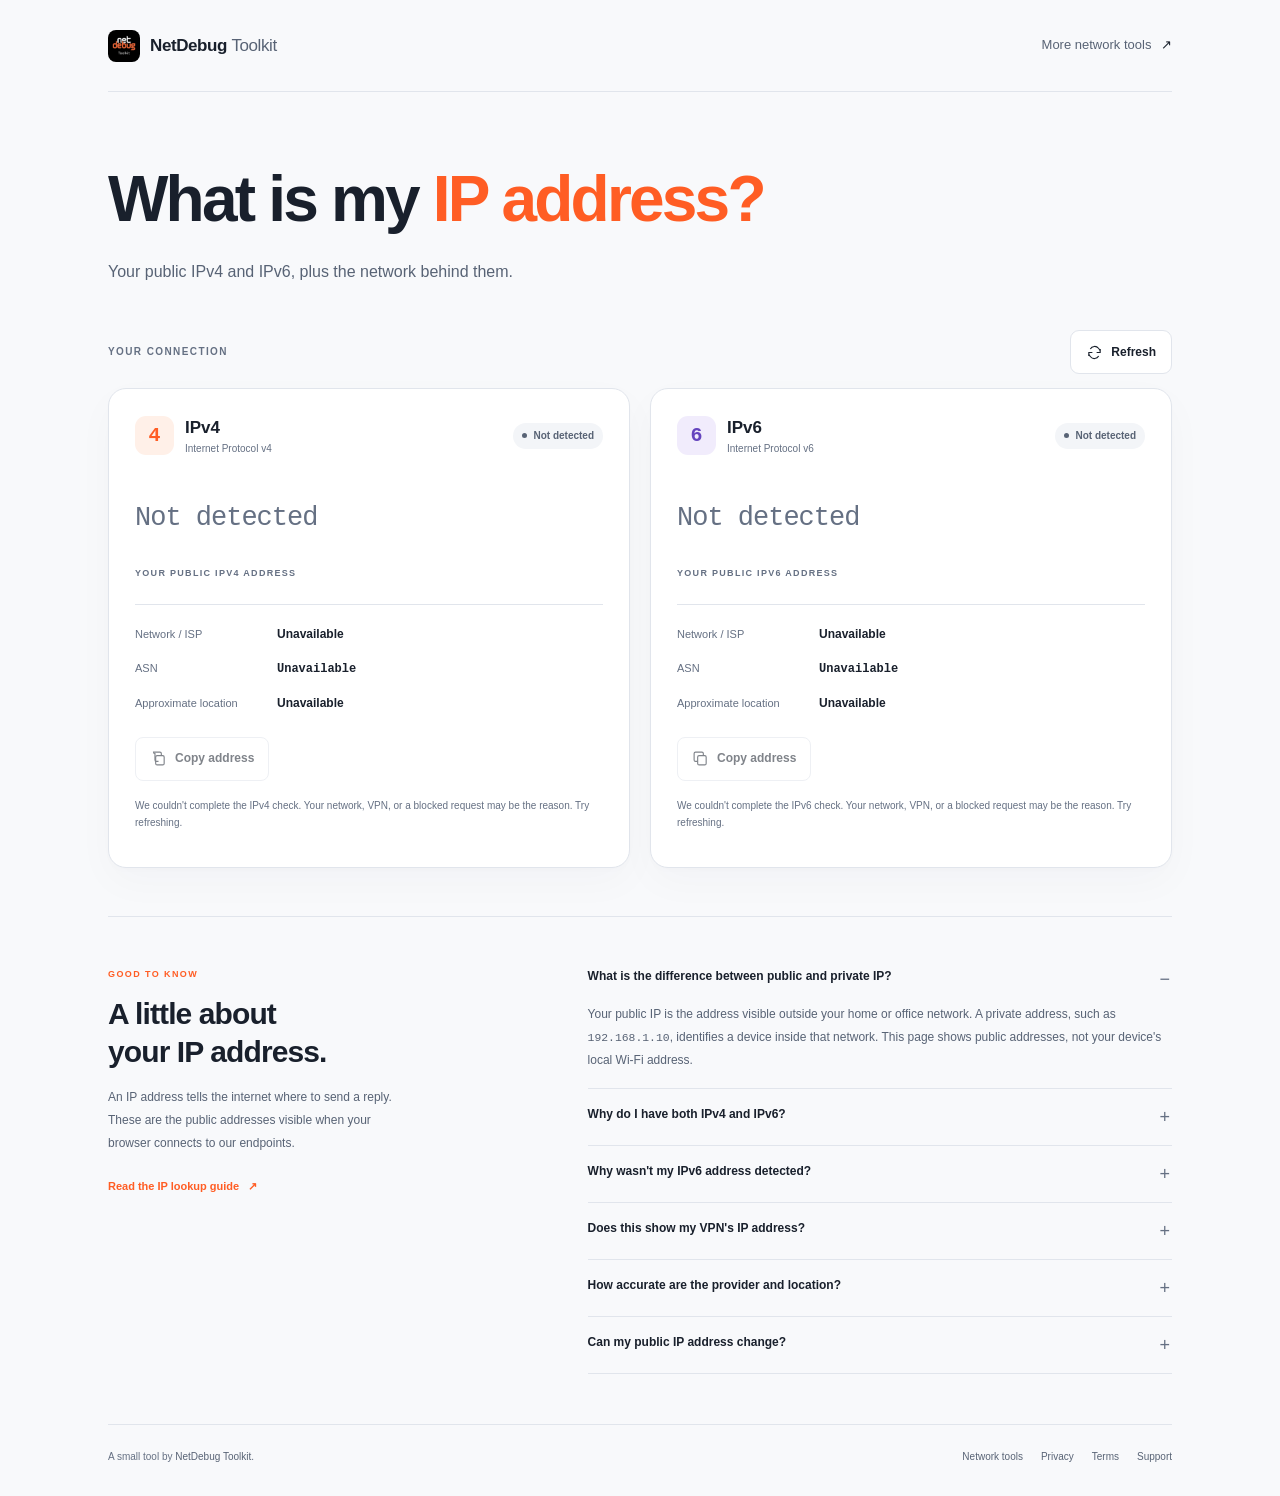
==== commit 804622b5: "Publish NetDebug IP checker" ====
--- a/index.html
+++ b/index.html
@@ -1 +1 @@
-<!doctype html><html lang="en"><head><meta charset="utf-8"><meta name="viewport" content="width=device-width,initial-scale=1"><title>What Is My IP Address? IPv4 &amp; IPv6 | NetDebug Toolkit</title><meta name="description" content="See your public IPv4 and IPv6 addresses, network provider, ASN, and approximate location. A free, fast IP checker from NetDebug Toolkit."><link rel="canonical" href="https://ip.netdebug.app/"><meta name="robots" content="index, follow, max-image-preview:large, max-snippet:-1"><meta name="theme-color" content="#f8f9fb" media="(prefers-color-scheme: light)"><meta name="theme-color" content="#0c0f14" media="(prefers-color-scheme: dark)"><meta name="color-scheme" content="light dark"><meta name="referrer" content="strict-origin-when-cross-origin"><meta name="apple-itunes-app" content="app-id=6759454574"><link rel="icon" href="/favicon.ico" sizes="16x16 32x32 48x48"><link rel="icon" type="image/png" href="/assets/favicon-96.png" sizes="96x96"><link rel="apple-touch-icon" href="/apple-touch-icon.png"><link rel="manifest" href="/site.webmanifest"><script src="/assets/analytics.js" defer></script><meta property="og:type" content="website"><meta property="og:site_name" content="NetDebug Toolkit"><meta property="og:locale" content="en_US"><meta property="og:title" content="What Is My IP Address? IPv4 &amp; IPv6 | NetDebug Toolkit"><meta property="og:description" content="Your public IPv4 and IPv6, plus the network behind them. A simple, free IP checker from NetDebug Toolkit."><meta property="og:url" content="https://ip.netdebug.app/"><meta property="og:image" content="https://ip.netdebug.app/assets/og-image.png"><meta property="og:image:width" content="1200"><meta property="og:image:height" content="630"><meta property="og:image:alt" content="What is my IP address? Check your IPv4 and IPv6 with NetDebug Toolkit."><meta name="twitter:card" content="summary_large_image"><meta name="twitter:title" content="What Is My IP Address? IPv4 &amp; IPv6 | NetDebug Toolkit"><meta name="twitter:description" content="Your public IPv4 and IPv6, plus the network behind them. A simple, free IP checker from NetDebug Toolkit."><meta name="twitter:image" content="https://ip.netdebug.app/assets/og-image.png"><meta name="twitter:image:alt" content="What is my IP address? Check your IPv4 and IPv6 with NetDebug Toolkit."><link rel="stylesheet" href="/assets/style.css"><script type="application/ld+json">{"@context":"https://schema.org","@type":"WebSite","@id":"https://ip.netdebug.app/#website","name":"NetDebug Toolkit IP Checker","url":"https://ip.netdebug.app/","inLanguage":"en","publisher":{"@type":"Organization","name":"Developer Insider","url":"https://developerinsider.co/"}}</script><script type="application/ld+json">{"@context":"https://schema.org","@type":"WebApplication","@id":"https://ip.netdebug.app/#checker","name":"Public IPv4 and IPv6 Checker","url":"https://ip.netdebug.app/","description":"Check your public IPv4 and IPv6 addresses independently, with network provider, ASN, and approximate location from Cloudflare.","inLanguage":"en","image":"https://ip.netdebug.app/assets/og-image.png","applicationCategory":"UtilitiesApplication","operatingSystem":"Any","browserRequirements":"JavaScript enabled; internet access required","isAccessibleForFree":true,"offers":{"@type":"Offer","price":0,"priceCurrency":"USD","url":"https://ip.netdebug.app/"},"isPartOf":{"@id":"https://ip.netdebug.app/#website"},"publisher":{"@type":"Organization","name":"Developer Insider","url":"https://developerinsider.co/"},"softwareHelp":{"@type":"TechArticle","url":"https://netdebug.app/docs/public-ip-geo-asn.html","name":"Public IP + Geo/ASN guide"}}</script><script type="module" src="/assets/app.mjs"></script></head><body><a class="skip-link" href="#main">Skip to content</a><div class="wrap"><header class="nav"><a class="brand" href="https://netdebug.app/" aria-label="NetDebug Toolkit home"><img src="/assets/icon-192.png" width="32" height="32" alt=""> <span>NetDebug <strong>Toolkit</strong></span> </a><a class="nav-link" href="https://netdebug.app">https://netdebug.app</a></header><main id="main"><section class="hero" aria-labelledby="page-title"><h1 id="page-title">What is my <span>IP address?</span></h1><p class="intro">Your public IPv4 and IPv6, plus the network behind them.</p></section><section class="checker" aria-label="Your public IP addresses"><div class="checker-toolbar"><p class="section-label">YOUR CONNECTION</p><button class="refresh" type="button" data-refresh disabled><svg class="icon" viewBox="0 0 24 24" fill="none" stroke="currentColor" stroke-width="1.6" aria-hidden="true"><path d="M20 7v5h-5M4 17v-5h5"/><path d="M6.1 7a7 7 0 0 1 11.5-1L20 9M4 15l2.4 3A7 7 0 0 0 17.9 17"/></svg><span>Refresh</span></button></div><noscript><p class="notice">Enable JavaScript to show your addresses here, or open the <a href="https://ipv4.netdebug.app/" rel="nofollow">IPv4 endpoint</a> and <a href="https://ipv6.netdebug.app/" rel="nofollow">IPv6 endpoint</a> directly. An endpoint may be unreachable on your current network.</p></noscript><div class="address-grid"><article class="ip-card" data-family="4" data-state="loading" aria-labelledby="ipv4-title" aria-busy="true" data-nosnippet><div class="card-top"><div class="protocol"><span class="protocol-icon" aria-hidden="true">4</span><h2 id="ipv4-title">IPv4<span>Internet Protocol v4</span></h2></div><p class="status" role="status" aria-live="polite"><span class="status-dot" aria-hidden="true"></span><span data-status>Checking connection</span></p></div><p class="ip-address" data-address>Checking...</p><p class="address-note">YOUR PUBLIC IPV4 ADDRESS</p><dl class="network-details"><div><dt>Network / ISP</dt><dd data-network>Checking...</dd></div><div><dt>ASN</dt><dd class="mono" data-asn>Checking...</dd></div><div><dt>Approximate location</dt><dd data-location>Checking...</dd></div></dl><div class="card-bottom"><button class="copy" type="button" data-copy aria-label="Copy IPv4 address" disabled><svg class="icon" viewBox="0 0 24 24" fill="none" stroke="currentColor" stroke-width="1.6" aria-hidden="true"><rect x="8" y="8" width="12" height="13" rx="2"/><path d="M16 8V5a2 2 0 0 0-2-2H5a2 2 0 0 0 2 2v9a2 2 0 0 0 2 2h3"/></svg><span>Copy address</span></button></div><p class="check-message" data-message>Contacting the IPv4 endpoint directly from your browser.</p><p class="copy-feedback" data-copy-feedback role="status" aria-live="polite"></p></article><article class="ip-card" data-family="6" data-state="loading" aria-labelledby="ipv6-title" aria-busy="true" data-nosnippet><div class="card-top"><div class="protocol"><span class="protocol-icon" aria-hidden="true">6</span><h2 id="ipv6-title">IPv6<span>Internet Protocol v6</span></h2></div><p class="status" role="status" aria-live="polite"><span class="status-dot" aria-hidden="true"></span><span data-status>Checking connection</span></p></div><p class="ip-address" data-address>Checking...</p><p class="address-note">YOUR PUBLIC IPV6 ADDRESS</p><dl class="network-details"><div><dt>Network / ISP</dt><dd data-network>Checking...</dd></div><div><dt>ASN</dt><dd class="mono" data-asn>Checking...</dd></div><div><dt>Approximate location</dt><dd data-location>Checking...</dd></div></dl><div class="card-bottom"><button class="copy" type="button" data-copy aria-label="Copy IPv6 address" disabled><svg class="icon" viewBox="0 0 24 24" fill="none" stroke="currentColor" stroke-width="1.6" aria-hidden="true"><rect x="8" y="8" width="12" height="13" rx="2"/><path d="M16 8V5a2 2 0 0 0-2-2H5a2 2 0 0 0-2 2v9a2 2 0 0 0 2 2h3"/></svg><span>Copy address</span></button></div><p class="check-message" data-message>Contacting the IPv6 endpoint directly from your browser.</p><p class="copy-feedback" data-copy-feedback role="status" aria-live="polite"></p></article></div></section><section class="explainer" aria-labelledby="understand-title"><div class="explainer-intro"><p class="eyebrow">GOOD TO KNOW</p><h2 id="understand-title">A little about<br>your IP address.</h2><p>An IP address tells the internet where to send a reply. These are the public addresses visible when your browser connects to our endpoints.</p><a class="text-link" href="https://netdebug.app/docs/public-ip-geo-asn.html">Read the IP lookup guide <span aria-hidden="true">↗</span></a></div><div class="faq"><details open><summary>What is the difference between public and private IP?</summary><p>Your public IP is the address visible outside your home or office network. A private address, such as <code>192.168.1.10</code>, identifies a device inside that network. This page shows public addresses, not your device's local Wi-Fi address.</p></details><details><summary>Why do I have both IPv4 and IPv6?</summary><p>IPv4 uses 32-bit addresses, usually written as four numbers separated by dots. IPv6 uses 128-bit addresses written in hexadecimal with colons. Networks that support both can use either, so this page checks each version separately.</p></details><details><summary>Why wasn't my IPv6 address detected?</summary><p>A failed IPv6 check can mean your network has no working IPv6 route. It can also be caused by a VPN, proxy, firewall, DNS filtering, or a temporary endpoint failure. It does not prove that your device or provider cannot support IPv6. Try refreshing or checking another network.</p></details><details><summary>Does this show my VPN's IP address?</summary><p>If your VPN or proxy carries the request, the endpoint sees its public exit address. IPv4 and IPv6 can follow different routes, so you may see different network providers or locations. This page reports the two observed connections and is not a complete VPN leak test.</p></details><details><summary>How accurate are the provider and location?</summary><p>Network and location details come from Cloudflare's IP metadata. The organization may be your ISP, mobile carrier, VPN provider, or another network owner. The city is an estimate and may describe a provider's gateway rather than your location. No GPS or browser location permission is used.</p></details><details><summary>Can my public IP address change?</summary><p>Yes. Changing networks, reconnecting your router, switching a VPN, or your provider's address allocation can change it. On networks with shared public IPv4, several customers may have the same address. Use Refresh to check again.</p></details></div></section></main><footer><p>A small tool by <a href="https://netdebug.app/">NetDebug Toolkit</a>.</p><nav aria-label="Footer"><a href="https://netdebug.app">https://netdebug.app</a><a href="https://netdebug.app/privacy.html">Privacy</a><a href="https://netdebug.app/terms.html">Terms</a><a href="https://netdebug.app/support.html">Support</a></nav></footer></div></body></html>+<!doctype html><html lang="en"><head><meta charset="utf-8"><meta name="viewport" content="width=device-width,initial-scale=1"><title>What Is My IP Address? IPv4 &amp; IPv6 | NetDebug Toolkit</title><meta name="description" content="See your public IPv4 and IPv6 addresses, network provider, ASN, and approximate location. A free, fast IP checker from NetDebug Toolkit."><link rel="canonical" href="https://ip.netdebug.app/"><meta name="robots" content="index, follow, max-image-preview:large, max-snippet:-1"><meta name="theme-color" content="#f8f9fb" media="(prefers-color-scheme: light)"><meta name="theme-color" content="#0c0f14" media="(prefers-color-scheme: dark)"><meta name="color-scheme" content="light dark"><meta name="referrer" content="strict-origin-when-cross-origin"><meta name="apple-itunes-app" content="app-id=6759454574"><link rel="icon" href="/favicon.ico" sizes="16x16 32x32 48x48"><link rel="icon" type="image/png" href="/assets/favicon-96.png" sizes="96x96"><link rel="apple-touch-icon" href="/apple-touch-icon.png"><link rel="manifest" href="/site.webmanifest"><script src="/assets/analytics.js" defer></script><meta property="og:type" content="website"><meta property="og:site_name" content="NetDebug Toolkit"><meta property="og:locale" content="en_US"><meta property="og:title" content="What Is My IP Address? IPv4 &amp; IPv6 | NetDebug Toolkit"><meta property="og:description" content="Your public IPv4 and IPv6, plus the network behind them. A simple, free IP checker from NetDebug Toolkit."><meta property="og:url" content="https://ip.netdebug.app/"><meta property="og:image" content="https://ip.netdebug.app/assets/og-image.png"><meta property="og:image:width" content="1200"><meta property="og:image:height" content="630"><meta property="og:image:alt" content="What is my IP address? Check your IPv4 and IPv6 with NetDebug Toolkit."><meta name="twitter:card" content="summary_large_image"><meta name="twitter:title" content="What Is My IP Address? IPv4 &amp; IPv6 | NetDebug Toolkit"><meta name="twitter:description" content="Your public IPv4 and IPv6, plus the network behind them. A simple, free IP checker from NetDebug Toolkit."><meta name="twitter:image" content="https://ip.netdebug.app/assets/og-image.png"><meta name="twitter:image:alt" content="What is my IP address? Check your IPv4 and IPv6 with NetDebug Toolkit."><link rel="stylesheet" href="/assets/style.css"><script type="application/ld+json">{"@context":"https://schema.org","@type":"WebSite","@id":"https://ip.netdebug.app/#website","name":"NetDebug Toolkit IP Checker","url":"https://ip.netdebug.app/","inLanguage":"en","publisher":{"@type":"Organization","name":"Developer Insider","url":"https://developerinsider.co/"}}</script><script type="application/ld+json">{"@context":"https://schema.org","@type":"WebApplication","@id":"https://ip.netdebug.app/#checker","name":"Public IPv4 and IPv6 Checker","url":"https://ip.netdebug.app/","description":"Check your public IPv4 and IPv6 addresses independently, with network provider, ASN, and approximate location from Cloudflare.","inLanguage":"en","image":"https://ip.netdebug.app/assets/og-image.png","applicationCategory":"UtilitiesApplication","operatingSystem":"Any","browserRequirements":"JavaScript enabled; internet access required","isAccessibleForFree":true,"offers":{"@type":"Offer","price":0,"priceCurrency":"USD","url":"https://ip.netdebug.app/"},"isPartOf":{"@id":"https://ip.netdebug.app/#website"},"publisher":{"@type":"Organization","name":"Developer Insider","url":"https://developerinsider.co/"},"softwareHelp":{"@type":"TechArticle","url":"https://netdebug.app/docs/public-ip-geo-asn.html","name":"Public IP + Geo/ASN guide"}}</script><script type="module" src="/assets/app.mjs"></script></head><body><a class="skip-link" href="#main">Skip to content</a><div class="wrap"><header class="nav"><a class="brand" href="https://netdebug.app/" aria-label="NetDebug Toolkit home"><img src="/assets/icon-192.png" width="32" height="32" alt=""> <span>NetDebug <strong>Toolkit</strong></span> </a><a class="nav-link" href="https://netdebug.app">More network tools <span aria-hidden="true">↗</span></a></header><main id="main"><section class="hero" aria-labelledby="page-title"><h1 id="page-title">What is my <span>IP address?</span></h1><p class="intro">Your public IPv4 and IPv6, plus the network behind them.</p></section><section class="checker" aria-label="Your public IP addresses"><div class="checker-toolbar"><p class="section-label">YOUR CONNECTION</p><button class="refresh" type="button" data-refresh disabled><svg class="icon" viewBox="0 0 24 24" fill="none" stroke="currentColor" stroke-width="1.6" aria-hidden="true"><path d="M20 7v5h-5M4 17v-5h5"/><path d="M6.1 7a7 7 0 0 1 11.5-1L20 9M4 15l2.4 3A7 7 0 0 0 17.9 17"/></svg><span>Refresh</span></button></div><noscript><p class="notice">Enable JavaScript to show your addresses here, or open the <a href="https://ipv4.netdebug.app/" rel="nofollow">IPv4 endpoint</a> and <a href="https://ipv6.netdebug.app/" rel="nofollow">IPv6 endpoint</a> directly. An endpoint may be unreachable on your current network.</p></noscript><div class="address-grid"><article class="ip-card" data-family="4" data-state="loading" aria-labelledby="ipv4-title" aria-busy="true" data-nosnippet><div class="card-top"><div class="protocol"><span class="protocol-icon" aria-hidden="true">4</span><h2 id="ipv4-title">IPv4<span>Internet Protocol v4</span></h2></div><p class="status" role="status" aria-live="polite"><span class="status-dot" aria-hidden="true"></span><span data-status>Checking connection</span></p></div><p class="ip-address" data-address>Checking...</p><p class="address-note">YOUR PUBLIC IPV4 ADDRESS</p><dl class="network-details"><div><dt>Network / ISP</dt><dd data-network>Checking...</dd></div><div><dt>ASN</dt><dd class="mono" data-asn>Checking...</dd></div><div><dt>Approximate location</dt><dd data-location>Checking...</dd></div></dl><div class="card-bottom"><button class="copy" type="button" data-copy aria-label="Copy IPv4 address" disabled><svg class="icon" viewBox="0 0 24 24" fill="none" stroke="currentColor" stroke-width="1.6" aria-hidden="true"><rect x="8" y="8" width="12" height="13" rx="2"/><path d="M16 8V5a2 2 0 0 0-2-2H5a2 2 0 0 0 2 2v9a2 2 0 0 0 2 2h3"/></svg><span>Copy address</span></button></div><p class="check-message" data-message>Contacting the IPv4 endpoint directly from your browser.</p><p class="copy-feedback" data-copy-feedback role="status" aria-live="polite"></p></article><article class="ip-card" data-family="6" data-state="loading" aria-labelledby="ipv6-title" aria-busy="true" data-nosnippet><div class="card-top"><div class="protocol"><span class="protocol-icon" aria-hidden="true">6</span><h2 id="ipv6-title">IPv6<span>Internet Protocol v6</span></h2></div><p class="status" role="status" aria-live="polite"><span class="status-dot" aria-hidden="true"></span><span data-status>Checking connection</span></p></div><p class="ip-address" data-address>Checking...</p><p class="address-note">YOUR PUBLIC IPV6 ADDRESS</p><dl class="network-details"><div><dt>Network / ISP</dt><dd data-network>Checking...</dd></div><div><dt>ASN</dt><dd class="mono" data-asn>Checking...</dd></div><div><dt>Approximate location</dt><dd data-location>Checking...</dd></div></dl><div class="card-bottom"><button class="copy" type="button" data-copy aria-label="Copy IPv6 address" disabled><svg class="icon" viewBox="0 0 24 24" fill="none" stroke="currentColor" stroke-width="1.6" aria-hidden="true"><rect x="8" y="8" width="12" height="13" rx="2"/><path d="M16 8V5a2 2 0 0 0-2-2H5a2 2 0 0 0-2 2v9a2 2 0 0 0 2 2h3"/></svg><span>Copy address</span></button></div><p class="check-message" data-message>Contacting the IPv6 endpoint directly from your browser.</p><p class="copy-feedback" data-copy-feedback role="status" aria-live="polite"></p></article></div></section><section class="explainer" aria-labelledby="understand-title"><div class="explainer-intro"><p class="eyebrow">GOOD TO KNOW</p><h2 id="understand-title">A little about<br>your IP address.</h2><p>An IP address tells the internet where to send a reply. These are the public addresses visible when your browser connects to our endpoints.</p><a class="text-link" href="https://netdebug.app/docs/public-ip-geo-asn.html">Read the IP lookup guide <span aria-hidden="true">↗</span></a></div><div class="faq"><details open><summary>What is the difference between public and private IP?</summary><p>Your public IP is the address visible outside your home or office network. A private address, such as <code>192.168.1.10</code>, identifies a device inside that network. This page shows public addresses, not your device's local Wi-Fi address.</p></details><details><summary>Why do I have both IPv4 and IPv6?</summary><p>IPv4 uses 32-bit addresses, usually written as four numbers separated by dots. IPv6 uses 128-bit addresses written in hexadecimal with colons. Networks that support both can use either, so this page checks each version separately.</p></details><details><summary>Why wasn't my IPv6 address detected?</summary><p>A failed IPv6 check can mean your network has no working IPv6 route. It can also be caused by a VPN, proxy, firewall, DNS filtering, or a temporary endpoint failure. It does not prove that your device or provider cannot support IPv6. Try refreshing or checking another network.</p></details><details><summary>Does this show my VPN's IP address?</summary><p>If your VPN or proxy carries the request, the endpoint sees its public exit address. IPv4 and IPv6 can follow different routes, so you may see different network providers or locations. This page reports the two observed connections and is not a complete VPN leak test.</p></details><details><summary>How accurate are the provider and location?</summary><p>Network and location details come from Cloudflare's IP metadata. The organization may be your ISP, mobile carrier, VPN provider, or another network owner. The city is an estimate and may describe a provider's gateway rather than your location. No GPS or browser location permission is used.</p></details><details><summary>Can my public IP address change?</summary><p>Yes. Changing networks, reconnecting your router, switching a VPN, or your provider's address allocation can change it. On networks with shared public IPv4, several customers may have the same address. Use Refresh to check again.</p></details></div></section></main><footer><p>A small tool by <a href="https://netdebug.app/">NetDebug Toolkit</a>.</p><nav aria-label="Footer"><a href="https://netdebug.app">Network tools</a><a href="https://netdebug.app/privacy.html">Privacy</a><a href="https://netdebug.app/terms.html">Terms</a><a href="https://netdebug.app/support.html">Support</a></nav></footer></div></body></html>
--- a/assets/style.css
+++ b/assets/style.css
@@ -1 +1 @@
-:root{--lightningcss-light:initial;--lightningcss-dark: ;color-scheme:light dark;--bg:#f8f9fb;--surface:#fff;--surface-soft:#f3f5f8;--text:#19202c;--muted:#586375;--subtle:#657083;--line:#e1e5ec;--brand:#c54616;--orange:#ff642f;--brand-soft:#fff0e8;--purple:#6545be;--purple-soft:#f1ecfc;--green:#24734d;--green-soft:#ecf7f0;--shadow:0 3px 6px #1b254203, 0 14px 40px #1b254207;--mono:ui-monospace, SFMono-Regular, Menlo, Consolas, monospace}@media (prefers-color-scheme:dark){:root{--lightningcss-light: ;--lightningcss-dark:initial;--bg:#0c0f14;--surface:#13171f;--surface-soft:#1b202a;--text:#edf0f5;--muted:#a4aebe;--subtle:#929eaf;--line:#29303c;--brand:#ff976f;--brand-soft:#352219;--purple:#baa1ff;--purple-soft:#2a233d;--green:#8cd3a9;--green-soft:#1b3027;--shadow:0 3px 6px #00000008, 0 14px 40px #00000015}}*{box-sizing:border-box}body{background:var(--bg);color:var(--text);-webkit-font-smoothing:antialiased;margin:0;font:15px/1.6 -apple-system,BlinkMacSystemFont,Segoe UI,Roboto,Helvetica,Arial,sans-serif}button,a,summary{-webkit-tap-highlight-color:transparent}button{font:inherit}a{color:var(--brand);text-underline-offset:3px}a:hover{text-decoration-thickness:2px}button,summary{cursor:pointer}:focus-visible{outline:3px solid var(--brand);outline-offset:5px;border-radius:4px}button:disabled{opacity:.55;cursor:default}.wrap{max-width:1120px;margin:auto;padding:0 28px}.skip-link{z-index:5;background:var(--surface);padding:12px 20px;position:absolute;top:-100px;left:16px}.skip-link:focus{top:8px}.nav{border-bottom:1px solid var(--line);justify-content:space-between;align-items:center;gap:20px;min-height:92px;display:flex}.brand{color:var(--text);letter-spacing:-.4px;align-items:center;gap:10px;font-size:17px;font-weight:600;text-decoration:none;display:flex}.brand img{border-radius:8px}.brand strong{color:var(--muted);font-weight:400}.nav-link{color:var(--muted);font-size:13px;text-decoration:none}.hero{padding:72px 0 44px}.eyebrow{color:var(--muted);letter-spacing:1.7px;align-items:center;gap:10px;margin:0 0 20px;font-size:10px;font-weight:650;display:flex}h1{letter-spacing:-2.8px;margin:0 0 22px;font-size:clamp(38px,5.4vw,64px);font-weight:650;line-height:1.12}h1 span{color:var(--brand)}.intro{color:var(--muted);margin:0;font-size:16px;line-height:1.8}.checker{padding-bottom:48px}.checker-toolbar{justify-content:space-between;align-items:center;gap:20px;margin-bottom:14px;display:flex}.section-label{color:var(--subtle);letter-spacing:1.4px;margin:0;font-size:10px;font-weight:700}.icon{flex-shrink:0;width:17px;height:17px}.refresh{border:1px solid var(--line);min-height:44px;color:var(--text);background:var(--surface);border-radius:9px;justify-content:center;align-items:center;gap:8px;padding:8px 15px;font-size:12px;font-weight:600;display:inline-flex}.refresh:hover,.copy:hover:not(:disabled){background:var(--surface-soft)}.address-grid{grid-template-columns:repeat(2,minmax(0,1fr));gap:20px;display:grid}.ip-card{border:1px solid var(--line);background:var(--surface);min-width:0;box-shadow:var(--shadow);border-radius:18px;padding:26px 26px 16px}.card-top{flex-wrap:wrap;justify-content:space-between;align-items:center;gap:12px;display:flex}.protocol{align-items:center;gap:11px;display:flex}.protocol-icon{background:var(--brand-soft);width:39px;height:39px;color:var(--brand);font:600 20px/1 var(--mono);border-radius:11px;place-content:center;display:grid}[data-family="6"] .protocol-icon{color:var(--purple);background:var(--purple-soft)}.protocol h2{margin:0;font-size:17px;font-weight:650;line-height:1.5}.protocol h2 span{color:var(--subtle);font-size:10px;font-weight:400;display:block}.status{background:var(--surface-soft);color:var(--muted);border-radius:20px;align-items:center;gap:6px;margin:0;padding:5px 9px;font-size:10px;font-weight:550;display:flex}.status-dot{background:currentColor;border-radius:50%;flex-shrink:0;width:5px;height:5px}[data-state=success] .status{color:var(--green);background:var(--green-soft)}[data-state=loading] .status-dot{animation:1.4s ease-in-out infinite pulse}.ip-address{min-height:94px;color:var(--text);font:500 clamp(26px, 3.2vw, 38px)/1.45 var(--mono);letter-spacing:-1.1px;overflow-wrap:anywhere;-webkit-user-select:all;user-select:all;align-items:center;margin:16px 0 0;display:flex}[data-family="6"] .ip-address{letter-spacing:-.7px;font-size:clamp(22px,2.25vw,27px)}[data-state=loading] .ip-address,[data-state=unavailable] .ip-address{color:var(--subtle);letter-spacing:-1px;font-size:27px}.address-note{color:var(--subtle);letter-spacing:1.3px;margin:0 0 24px;font-size:9px;font-weight:600}.network-details{border-top:1px solid var(--line);gap:15px;margin:0 0 24px;padding:20px 0 0;display:grid}.network-details div{grid-template-columns:132px minmax(0,1fr);align-items:baseline;gap:10px;display:grid}.network-details dt{color:var(--subtle);font-size:11px}.network-details dd{overflow-wrap:anywhere;margin:0;font-size:12px;font-weight:550}.mono{font-family:var(--mono)}.card-bottom{justify-content:space-between;align-items:center;gap:12px;display:flex}.copy{border:1px solid var(--line);background:var(--surface);min-height:44px;color:var(--text);border-radius:8px;justify-content:center;align-items:center;gap:8px;padding:9px 14px;font-size:12px;font-weight:550;display:inline-flex}.check-message{min-height:36px;color:var(--subtle);margin:16px 0 0;font-size:10px;line-height:1.7}.copy-feedback{min-height:18px;color:var(--brand);margin:0;font-size:10px}.explainer{border-top:1px solid var(--line);grid-template-columns:.8fr 1.2fr;gap:90px;padding:50px 0;display:grid}.explainer .eyebrow{color:var(--brand);letter-spacing:1.4px;margin-bottom:14px;font-size:9px}.explainer h2{letter-spacing:-.9px;margin:0 0 16px;font-size:30px;font-weight:600;line-height:1.25}.explainer-intro>p:not(.eyebrow){max-width:300px;color:var(--muted);margin:0 0 18px;font-size:12px;line-height:1.9}.text-link{font-size:11px;font-weight:600;text-decoration:none}.text-link span{margin-left:6px}.faq details{border-bottom:1px solid var(--line);margin-bottom:16px;padding:0 0 16px}.faq details:last-child{margin-bottom:0}.faq summary{min-height:24px;padding-right:24px;font-size:12px;font-weight:600;list-style:none;position:relative}.faq summary::-webkit-details-marker{display:none}.faq summary:after{content:"+";color:var(--subtle);font-size:18px;font-weight:400;position:absolute;top:-2px;right:2px}.faq details[open] summary:after{content:"−"}.faq p{color:var(--muted);margin:12px 0 0;font-size:12px;line-height:1.9}code{font-family:var(--mono);font-size:.95em}footer{border-top:1px solid var(--line);color:var(--subtle);flex-wrap:wrap;justify-content:space-between;align-items:center;gap:12px 24px;padding:24px 0 32px;font-size:10px;display:flex}footer p{margin:0}footer a{color:var(--muted);text-decoration:none}footer nav{flex-wrap:wrap;gap:18px;display:flex}.notice{background:var(--brand-soft);color:var(--text);border-radius:10px;margin:0 0 20px;padding:18px}.not-found{min-height:65vh;padding:90px 0}.not-found h1{font-size:clamp(36px,6vw,64px)}.not-found p{color:var(--muted);max-width:480px}@keyframes pulse{50%{opacity:.3}}@media (max-width:900px){.ip-card{padding:22px 20px 14px}.network-details div{grid-template-columns:1fr;gap:3px}.explainer{gap:44px}}@media (max-width:680px){.wrap{padding:0 20px}.nav{flex-wrap:wrap;gap:10px;min-height:78px;padding:16px 0}.brand{gap:8px;font-size:15px}.brand img{width:28px;height:28px}.nav-link{font-size:11px}.hero{padding:44px 0 30px}.eyebrow{letter-spacing:1.25px;gap:8px;margin-bottom:18px;font-size:8px}h1{letter-spacing:-1.8px;max-width:520px;margin-bottom:18px;font-size:clamp(38px,7.6vw,52px)}.intro{font-size:13px}.address-grid{grid-template-columns:minmax(0,1fr);gap:16px}.network-details div{grid-template-columns:126px minmax(0,1fr);gap:10px}.ip-address{min-height:88px;font-size:33px}[data-family="6"] .ip-address{font-size:24px}.check-message{font-size:11px}.explainer{grid-template-columns:1fr;gap:28px;padding:36px 0}.explainer h2{font-size:28px}.explainer h2 br{display:none}.explainer-intro>p:not(.eyebrow){max-width:100%;font-size:13px}.faq summary{min-height:30px;font-size:13px}.faq p{font-size:13px}}@media (max-width:360px){.ip-card{padding:20px 16px 12px}.network-details div{grid-template-columns:1fr;gap:3px}.status{font-size:9px}.ip-address{font-size:28px}[data-family="6"] .ip-address{font-size:22px}}@media (prefers-reduced-motion:reduce){*,:before,:after{scroll-behavior:auto!important;animation:none!important}}+:root{--lightningcss-light:initial;--lightningcss-dark: ;color-scheme:light dark;--bg:#f8f9fb;--surface:#fff;--surface-soft:#f3f5f8;--text:#19202c;--muted:#586375;--subtle:#657083;--line:#e1e5ec;--brand:#ff5d24;--brand-soft:#fff0e8;--purple:#6545be;--purple-soft:#f1ecfc;--green:#24734d;--green-soft:#ecf7f0;--shadow:0 3px 6px #1b254203, 0 14px 40px #1b254207;--mono:ui-monospace, SFMono-Regular, Menlo, Consolas, monospace}@media (prefers-color-scheme:dark){:root{--lightningcss-light: ;--lightningcss-dark:initial;--bg:#0c0f14;--surface:#13171f;--surface-soft:#1b202a;--text:#edf0f5;--muted:#a4aebe;--subtle:#929eaf;--line:#29303c;--brand-soft:#352219;--purple:#baa1ff;--purple-soft:#2a233d;--green:#8cd3a9;--green-soft:#1b3027;--shadow:0 3px 6px #00000008, 0 14px 40px #00000015}}*{box-sizing:border-box}body{background:var(--bg);color:var(--text);-webkit-font-smoothing:antialiased;margin:0;font:15px/1.6 -apple-system,BlinkMacSystemFont,Segoe UI,Roboto,Helvetica,Arial,sans-serif}button,a,summary{-webkit-tap-highlight-color:transparent}button{font:inherit}a{color:var(--brand);text-underline-offset:3px}a:hover{text-decoration-thickness:2px}button,summary{cursor:pointer}:focus-visible{outline:3px solid var(--brand);outline-offset:5px;border-radius:4px}button:disabled{opacity:.55;cursor:default}.wrap{max-width:1120px;margin:auto;padding:0 28px}.skip-link{z-index:5;background:var(--surface);padding:12px 20px;position:absolute;top:-100px;left:16px}.skip-link:focus{top:8px}.nav{border-bottom:1px solid var(--line);justify-content:space-between;align-items:center;gap:20px;min-height:92px;display:flex}.brand{color:var(--text);letter-spacing:-.4px;align-items:center;gap:10px;font-size:17px;font-weight:600;text-decoration:none;display:flex}.brand img{border-radius:8px}.brand strong{color:var(--muted);font-weight:400}.nav-link{color:var(--muted);font-size:13px;text-decoration:none}.nav-link span{color:var(--text);margin-left:6px}.hero{padding:72px 0 44px}.eyebrow{color:var(--muted);letter-spacing:1.7px;align-items:center;gap:10px;margin:0 0 20px;font-size:10px;font-weight:650;display:flex}h1{letter-spacing:-2.8px;margin:0 0 22px;font-size:clamp(38px,5.4vw,64px);font-weight:650;line-height:1.12}h1 span{color:var(--brand)}.intro{color:var(--muted);margin:0;font-size:16px;line-height:1.8}.checker{padding-bottom:48px}.checker-toolbar{justify-content:space-between;align-items:center;gap:20px;margin-bottom:14px;display:flex}.section-label{color:var(--subtle);letter-spacing:1.4px;margin:0;font-size:10px;font-weight:700}.icon{flex-shrink:0;width:17px;height:17px}.refresh{border:1px solid var(--line);min-height:44px;color:var(--text);background:var(--surface);border-radius:9px;justify-content:center;align-items:center;gap:8px;padding:8px 15px;font-size:12px;font-weight:600;display:inline-flex}.refresh:hover,.copy:hover:not(:disabled){background:var(--surface-soft)}.address-grid{grid-template-columns:repeat(2,minmax(0,1fr));gap:20px;display:grid}.ip-card{border:1px solid var(--line);background:var(--surface);min-width:0;box-shadow:var(--shadow);border-radius:18px;padding:26px 26px 16px}.card-top{flex-wrap:wrap;justify-content:space-between;align-items:center;gap:12px;display:flex}.protocol{align-items:center;gap:11px;display:flex}.protocol-icon{background:var(--brand-soft);width:39px;height:39px;color:var(--brand);font:600 20px/1 var(--mono);border-radius:11px;place-content:center;display:grid}[data-family="6"] .protocol-icon{color:var(--purple);background:var(--purple-soft)}.protocol h2{margin:0;font-size:17px;font-weight:650;line-height:1.5}.protocol h2 span{color:var(--subtle);font-size:10px;font-weight:400;display:block}.status{background:var(--surface-soft);color:var(--muted);border-radius:20px;align-items:center;gap:6px;margin:0;padding:5px 9px;font-size:10px;font-weight:550;display:flex}.status-dot{background:currentColor;border-radius:50%;flex-shrink:0;width:5px;height:5px}[data-state=success] .status{color:var(--green);background:var(--green-soft)}[data-state=loading] .status-dot{animation:1.4s ease-in-out infinite pulse}.ip-address{min-height:94px;color:var(--text);font:500 clamp(26px, 3.2vw, 38px)/1.45 var(--mono);letter-spacing:-1.1px;overflow-wrap:anywhere;-webkit-user-select:all;user-select:all;align-items:center;margin:16px 0 0;display:flex}[data-family="6"] .ip-address{letter-spacing:-.7px;font-size:clamp(22px,2.25vw,27px)}[data-state=loading] .ip-address,[data-state=unavailable] .ip-address{color:var(--subtle);letter-spacing:-1px;font-size:27px}.address-note{color:var(--subtle);letter-spacing:1.3px;margin:0 0 24px;font-size:9px;font-weight:600}.network-details{border-top:1px solid var(--line);gap:15px;margin:0 0 24px;padding:20px 0 0;display:grid}.network-details div{grid-template-columns:132px minmax(0,1fr);align-items:baseline;gap:10px;display:grid}.network-details dt{color:var(--subtle);font-size:11px}.network-details dd{overflow-wrap:anywhere;margin:0;font-size:12px;font-weight:550}.mono{font-family:var(--mono)}.card-bottom{justify-content:space-between;align-items:center;gap:12px;display:flex}.copy{border:1px solid var(--line);background:var(--surface);min-height:44px;color:var(--text);border-radius:8px;justify-content:center;align-items:center;gap:8px;padding:9px 14px;font-size:12px;font-weight:550;display:inline-flex}.check-message{min-height:36px;color:var(--subtle);margin:16px 0 0;font-size:10px;line-height:1.7}.copy-feedback{min-height:18px;color:var(--brand);margin:0;font-size:10px}.explainer{border-top:1px solid var(--line);grid-template-columns:.8fr 1.2fr;gap:90px;padding:50px 0;display:grid}.explainer .eyebrow{color:var(--brand);letter-spacing:1.4px;margin-bottom:14px;font-size:9px}.explainer h2{letter-spacing:-.9px;margin:0 0 16px;font-size:30px;font-weight:600;line-height:1.25}.explainer-intro>p:not(.eyebrow){max-width:300px;color:var(--muted);margin:0 0 18px;font-size:12px;line-height:1.9}.text-link{font-size:11px;font-weight:600;text-decoration:none}.text-link span{margin-left:6px}.faq details{border-bottom:1px solid var(--line);margin-bottom:16px;padding:0 0 16px}.faq details:last-child{margin-bottom:0}.faq summary{min-height:24px;padding-right:24px;font-size:12px;font-weight:600;list-style:none;position:relative}.faq summary::-webkit-details-marker{display:none}.faq summary:after{content:"+";color:var(--subtle);font-size:18px;font-weight:400;position:absolute;top:-2px;right:2px}.faq details[open] summary:after{content:"−"}.faq p{color:var(--muted);margin:12px 0 0;font-size:12px;line-height:1.9}code{font-family:var(--mono);font-size:.95em}footer{border-top:1px solid var(--line);color:var(--subtle);flex-wrap:wrap;justify-content:space-between;align-items:center;gap:12px 24px;padding:24px 0 32px;font-size:10px;display:flex}footer p{margin:0}footer a{color:var(--muted);text-decoration:none}footer nav{flex-wrap:wrap;gap:18px;display:flex}.notice{background:var(--brand-soft);color:var(--text);border-radius:10px;margin:0 0 20px;padding:18px}.not-found{min-height:65vh;padding:90px 0}.not-found h1{font-size:clamp(36px,6vw,64px)}.not-found p{color:var(--muted);max-width:480px}@keyframes pulse{50%{opacity:.3}}@media (max-width:900px){.ip-card{padding:22px 20px 14px}.network-details div{grid-template-columns:1fr;gap:3px}.explainer{gap:44px}}@media (max-width:680px){.wrap{padding:0 20px}.nav{flex-wrap:wrap;gap:10px;min-height:78px;padding:16px 0}.brand{gap:8px;font-size:15px}.brand img{width:28px;height:28px}.nav-link{font-size:11px}.hero{padding:44px 0 30px}.eyebrow{letter-spacing:1.25px;gap:8px;margin-bottom:18px;font-size:8px}h1{letter-spacing:-1.8px;max-width:520px;margin-bottom:18px;font-size:clamp(38px,7.6vw,52px)}.intro{font-size:13px}.address-grid{grid-template-columns:minmax(0,1fr);gap:16px}.network-details div{grid-template-columns:126px minmax(0,1fr);gap:10px}.ip-address{min-height:88px;font-size:33px}[data-family="6"] .ip-address{font-size:24px}.check-message{font-size:11px}.explainer{grid-template-columns:1fr;gap:28px;padding:36px 0}.explainer h2{font-size:28px}.explainer h2 br{display:none}.explainer-intro>p:not(.eyebrow){max-width:100%;font-size:13px}.faq summary{min-height:30px;font-size:13px}.faq p{font-size:13px}}@media (max-width:360px){.ip-card{padding:20px 16px 12px}.network-details div{grid-template-columns:1fr;gap:3px}.status{font-size:9px}.ip-address{font-size:28px}[data-family="6"] .ip-address{font-size:22px}}@media (prefers-reduced-motion:reduce){*,:before,:after{scroll-behavior:auto!important;animation:none!important}}
